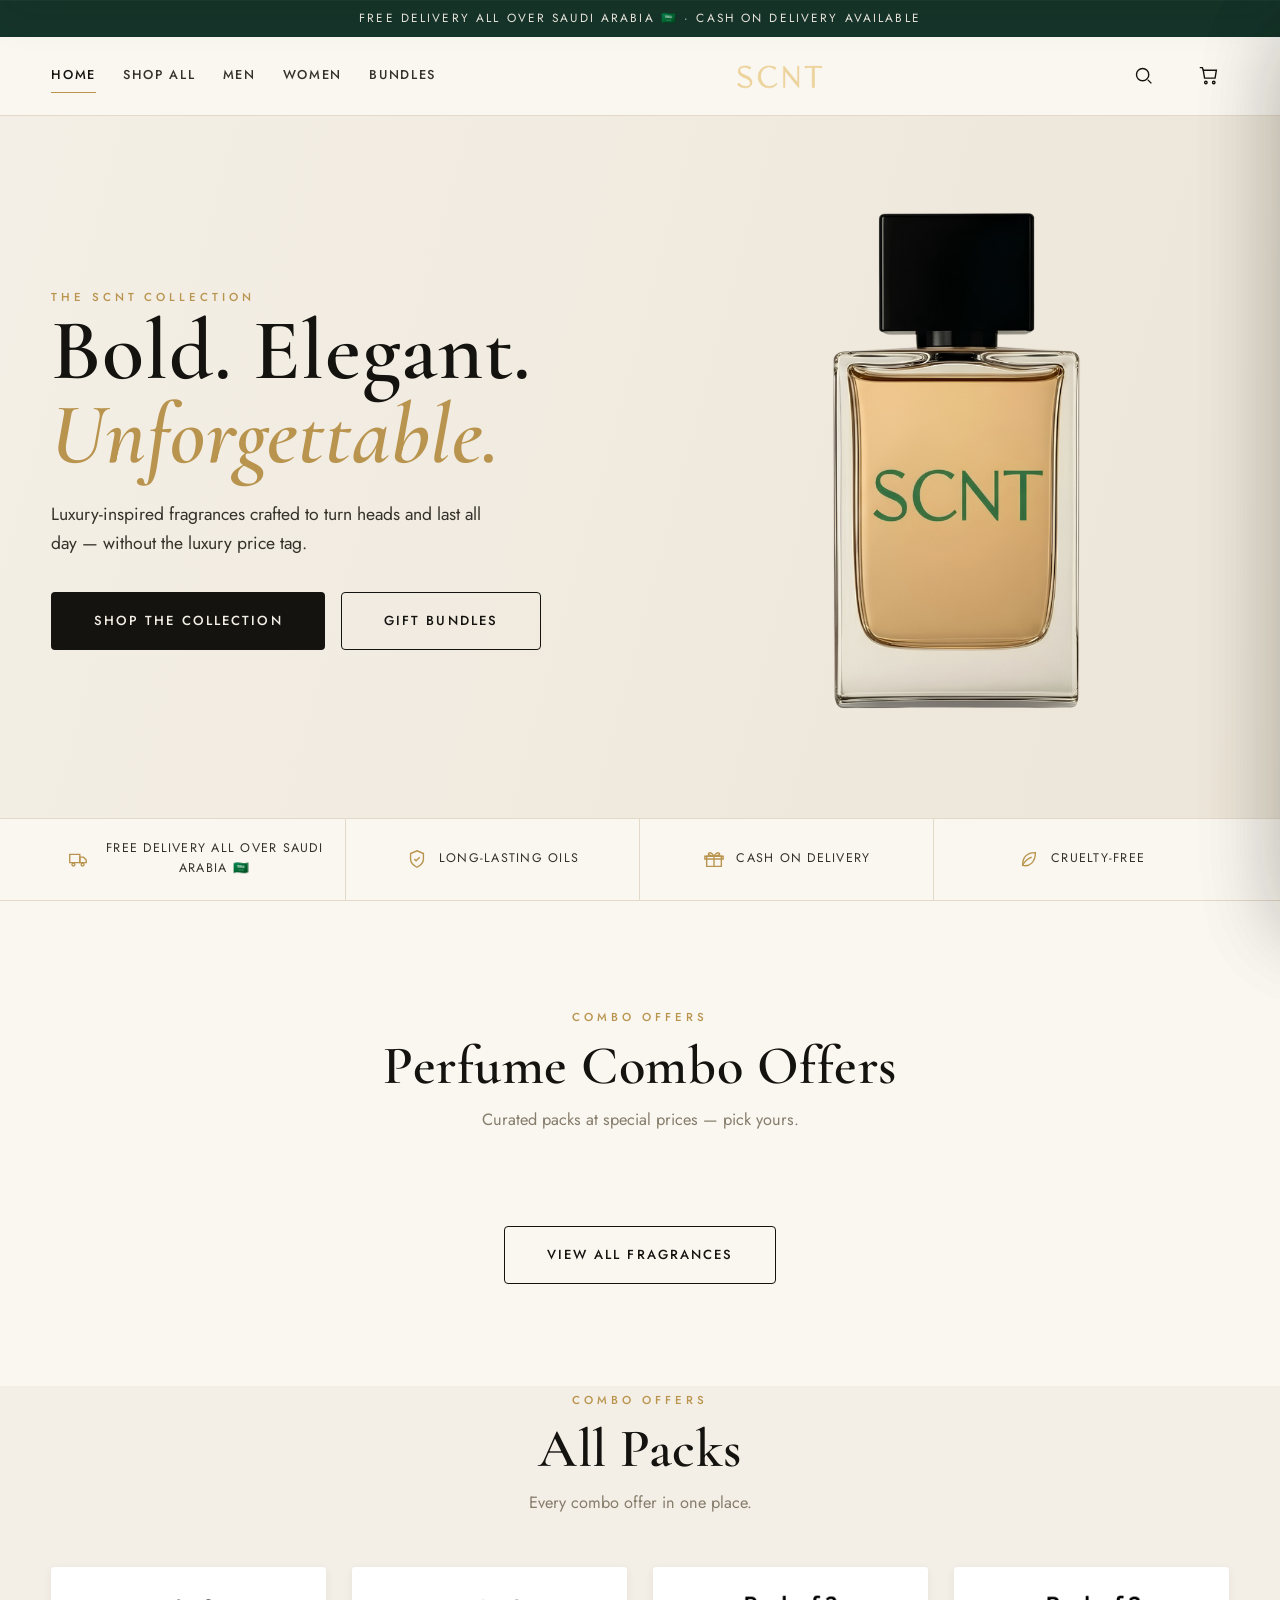
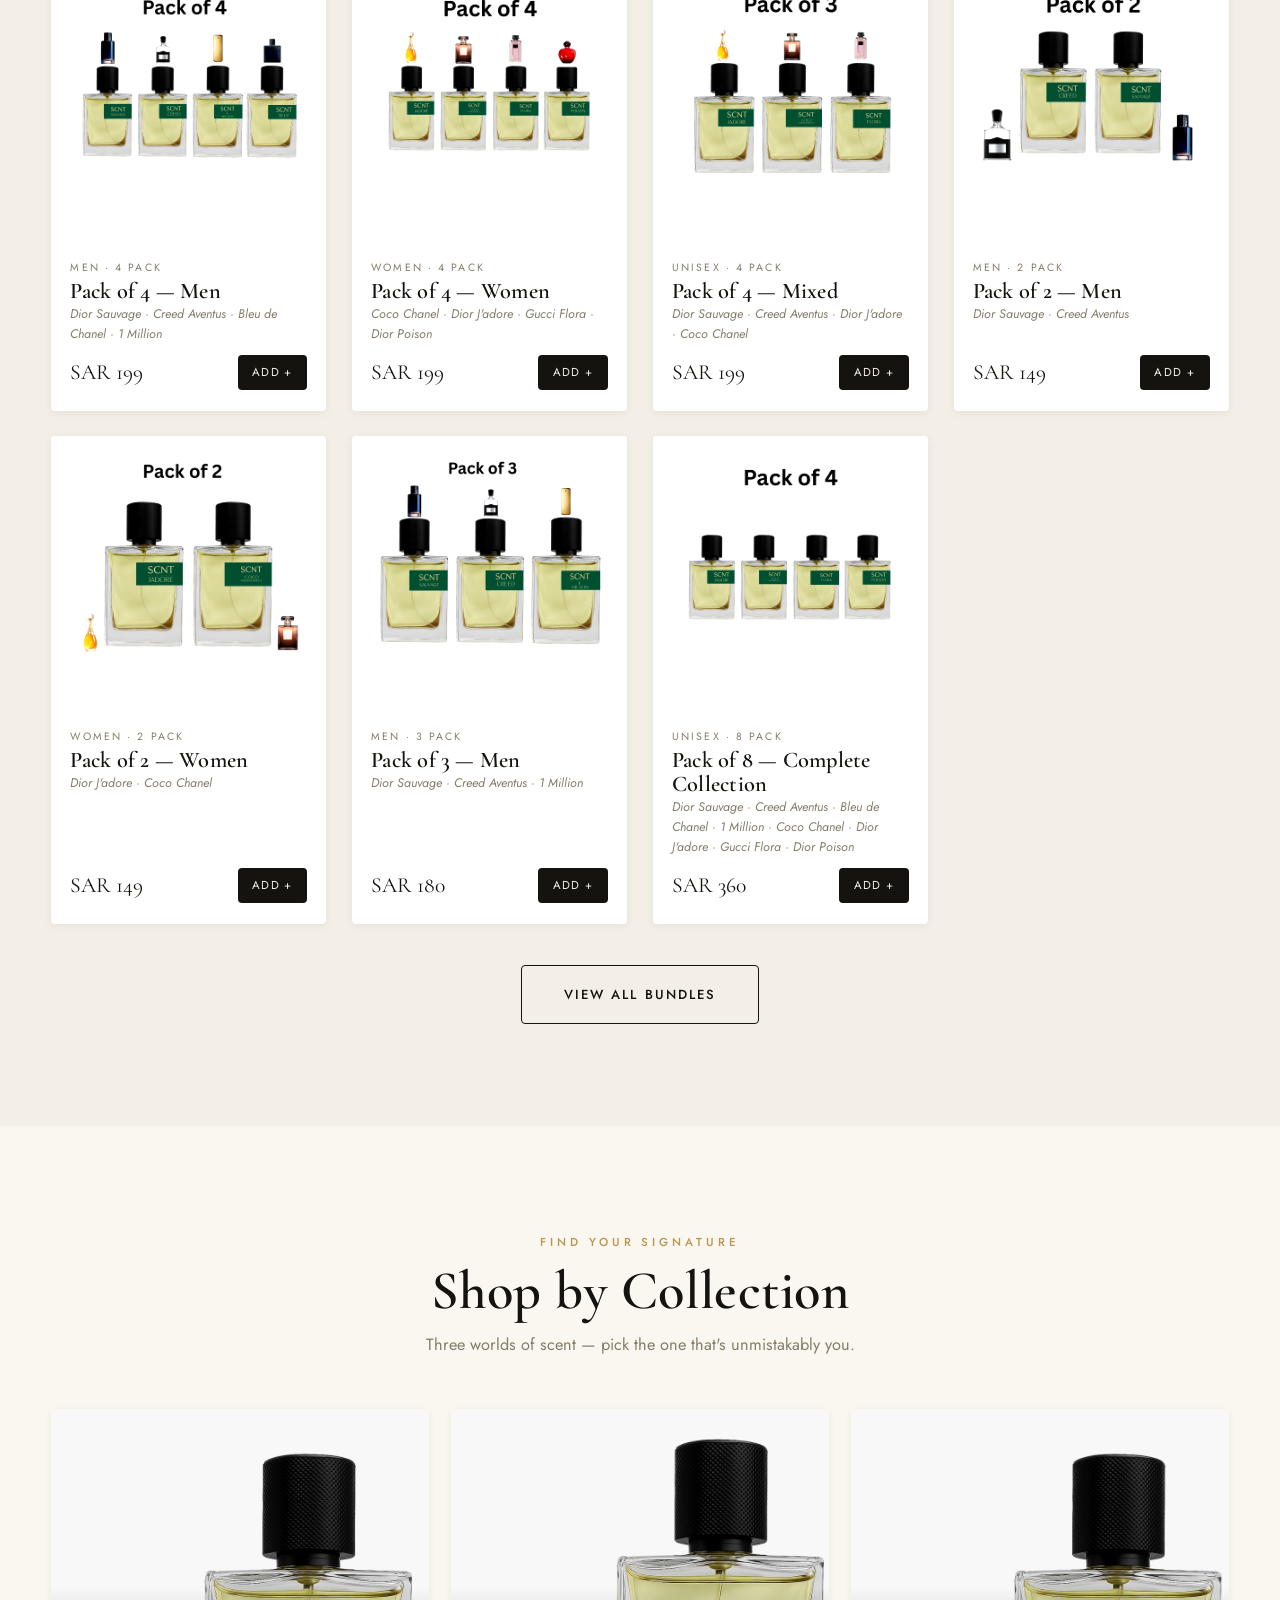
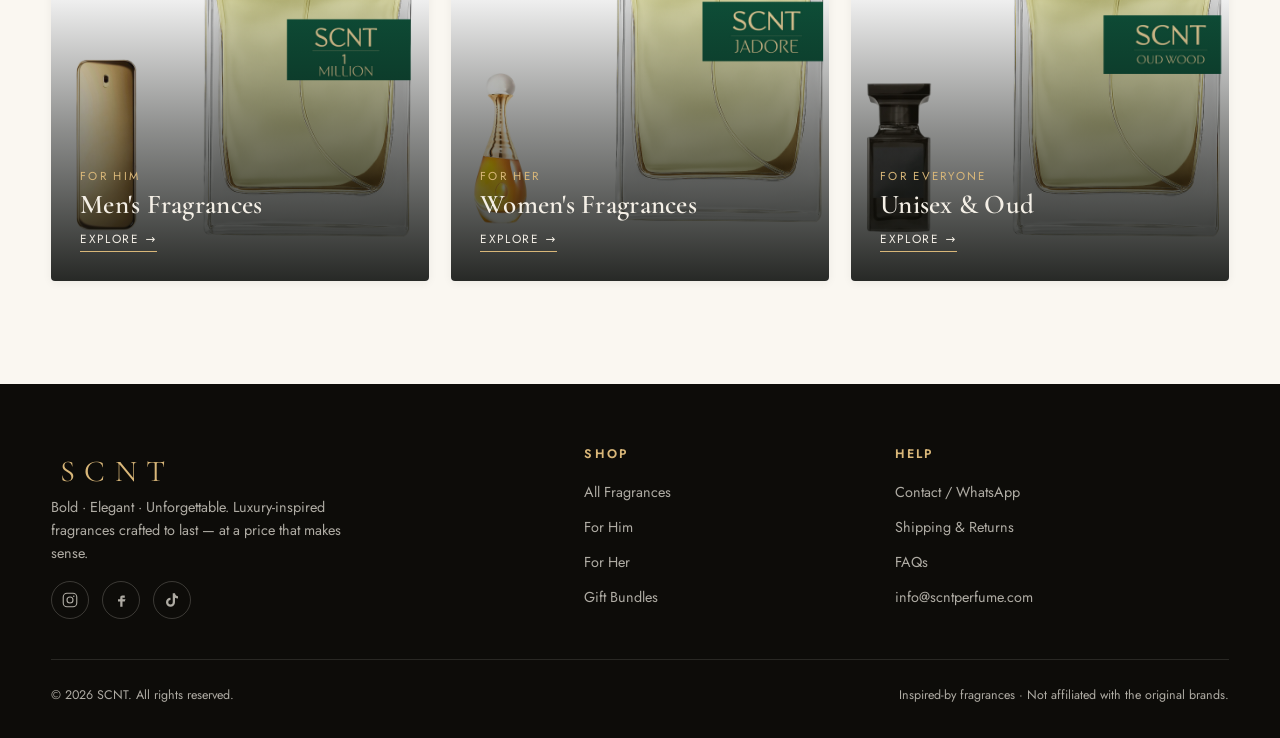
==== index.html @ 09f63e9e "Homepage: combo offers front and center" ====
<!DOCTYPE html>
<html lang="en">
<head>
<meta charset="UTF-8">
<meta name="viewport" content="width=device-width, initial-scale=1.0">
<title>SCNT — Bold. Elegant. Unforgettable. | Luxury-Inspired Perfumes</title>
<meta name="description" content="SCNT — luxury-inspired fragrances for men & women. Long-lasting perfumes at a price that makes sense. Perfume combo packs with free delivery all over Saudi Arabia. Cash on Delivery.">
<link rel="icon" href="logos stuff/fav icon green.png">
<link rel="preconnect" href="https://fonts.googleapis.com">
<link rel="preconnect" href="https://fonts.gstatic.com" crossorigin>
<link href="https://fonts.googleapis.com/css2?family=Cormorant+Garamond:ital,wght@0,500;0,600;0,700;1,500;1,600&family=Jost:wght@300;400;500;600&display=swap" rel="stylesheet">
<link rel="stylesheet" href="css/styles.css">
</head>
<body>
<div id="site-header"></div>

<!-- HERO -->
<section class="hero">
  <div class="wrap hero-grid">
    <div class="hero-copy">
      <span class="eyebrow">The SCNT Collection</span>
      <h1>Bold. Elegant.<br><span class="gold">Unforgettable.</span></h1>
      <p>Luxury-inspired fragrances crafted to turn heads and last all day — without the luxury price tag.</p>
      <div class="hero-cta">
        <a href="shop.html" class="btn btn-dark btn-lg">Shop the Collection</a>
        <a href="shop.html?cat=packs" class="btn btn-outline btn-lg">Gift Bundles</a>
      </div>
    </div>
    <div class="hero-media">
      <img id="heroImg" src="logos stuff/Snct hero page image finl.png" alt="SCNT signature fragrance">
    </div>
  </div>
</section>

<!-- TRUST -->
<div class="trust">
  <div class="wrap trust-grid" id="trustGrid"></div>
</div>

<!-- BESTSELLERS -->
<section class="section">
  <div class="wrap">
    <div class="section-head reveal">
      <span class="eyebrow">Combo Offers</span>
      <h2>Perfume Combo Offers</h2>
      <p>Curated packs at special prices — pick yours.</p>
    </div>
    <div class="product-grid" id="bestGrid"></div>
    <div style="text-align:center;margin-top:2.6rem"><a href="shop.html" class="btn btn-outline btn-lg">View All Fragrances</a></div>
  </div>
</section>

<!-- BUNDLES -->
<section class="bundles section" style="padding-top:0">
  <div class="wrap">
    <div class="section-head reveal">
      <span class="eyebrow">Combo Offers</span>
      <h2>All Packs</h2>
      <p>Every combo offer in one place.</p>
    </div>
    <div class="product-grid" id="packGrid"></div>
    <div style="text-align:center;margin-top:2.6rem"><a href="shop.html?cat=packs" class="btn btn-outline btn-lg">View All Bundles</a></div>
  </div>
</section>

<!-- CATEGORIES -->
<section class="section">
  <div class="wrap">
    <div class="section-head reveal">
      <span class="eyebrow">Find Your Signature</span>
      <h2>Shop by Collection</h2>
      <p>Three worlds of scent — pick the one that's unmistakably you.</p>
    </div>
    <div class="cats">
      <a class="cat reveal" href="shop.html?g=Men">
        <img class="cat-bg" src="Images/1MILLION/1millon.png" alt="Men's fragrances">
        <div class="cat-body"><span>For Him</span><h3>Men's Fragrances</h3><span class="explore">Explore →</span></div>
      </a>
      <a class="cat reveal" href="shop.html?g=Women">
        <img class="cat-bg" src="Images/JADORE/jorde1.png" alt="Women's fragrances">
        <div class="cat-body"><span>For Her</span><h3>Women's Fragrances</h3><span class="explore">Explore →</span></div>
      </a>
      <a class="cat reveal" href="shop.html?g=Unisex">
        <img class="cat-bg" src="Images/OUD WOOD/Oud1.png" alt="Unisex fragrances">
        <div class="cat-body"><span>For Everyone</span><h3>Unisex &amp; Oud</h3><span class="explore">Explore →</span></div>
      </a>
    </div>
  </div>
</section>

<div id="site-footer"></div>

<script src="js/data.js"></script>
<script src="js/app.js"></script>
<script>
  buildChrome("home");
  // Trust strip
  document.getElementById("trustGrid").innerHTML = [
    [IC.truck, "Free Delivery All Over Saudi Arabia 🇸🇦"],
    [IC.shield, "Long-Lasting Oils"],
    [IC.gift, "Cash on Delivery"],
    [IC.leaf, "Cruelty-Free"]
  ].map(([i,t]) => `<div class="trust-item">${i}<span>${t}</span></div>`).join("");

  // Grids
  renderGrid(document.getElementById("bestGrid"), []);
  renderGrid(document.getElementById("packGrid"), PACKS);
  observeReveals();
</script>
</body>
</html>
---- css/styles.css ----
/* ============================================================
   SCNT — Premium fragrance store
   Design system + components
   ============================================================ */

:root {
  /* Brand palette (from logo + cover) */
  --cream:      #f4efe6;
  --cream-2:    #ece5d8;
  --paper:      #faf7f1;
  --ink:        #14130f;
  --ink-soft:   #35322b;
  --green:      #16352a;   /* label green */
  --green-2:    #1e4636;
  --gold:       #d9b779;   /* logo gold */
  --gold-deep:  #b9944e;
  --line:       #e2d9c8;
  --muted:      #857c6b;
  --white:      #ffffff;
  --danger:     #a4442f;

  --shadow-sm: 0 2px 10px rgba(20,19,15,.06);
  --shadow-md: 0 14px 40px rgba(20,19,15,.10);
  --shadow-lg: 0 30px 80px rgba(20,19,15,.16);

  --serif: "Cormorant Garamond", "Playfair Display", Georgia, serif;
  --sans:  "Jost", "Poppins", system-ui, -apple-system, "Segoe UI", sans-serif;

  --wrap: 1240px;
  --radius: 4px;
}

/* ---------- Reset / base ---------- */
* { box-sizing: border-box; margin: 0; padding: 0; }
html { scroll-behavior: smooth; }
body {
  font-family: var(--sans);
  color: var(--ink);
  background: var(--paper);
  line-height: 1.6;
  -webkit-font-smoothing: antialiased;
  overflow-x: hidden;
}
img { max-width: 100%; display: block; }
a { color: inherit; text-decoration: none; }
button { font-family: inherit; cursor: pointer; border: none; background: none; }
ul { list-style: none; }

h1, h2, h3, h4 { font-family: var(--serif); font-weight: 600; line-height: 1.08; letter-spacing: .01em; }

.wrap { width: min(var(--wrap), 92%); margin-inline: auto; }
.eyebrow {
  font-family: var(--sans);
  text-transform: uppercase;
  letter-spacing: .34em;
  font-size: .72rem;
  font-weight: 500;
  color: var(--gold-deep);
}
.section { padding: clamp(3.5rem, 8vw, 7rem) 0; }
.section-head { text-align: center; max-width: 640px; margin: 0 auto clamp(2rem,4vw,3.2rem); }
.section-head h2 { font-size: clamp(2.1rem, 5vw, 3.4rem); margin: .5rem 0 .7rem; }
.section-head p { color: var(--muted); font-size: 1.02rem; }

/* ---------- Buttons ---------- */
.btn {
  display: inline-flex; align-items: center; justify-content: center; gap: .55rem;
  padding: .95rem 2rem;
  font-family: var(--sans); font-size: .82rem; font-weight: 500;
  letter-spacing: .16em; text-transform: uppercase;
  border-radius: var(--radius);
  transition: .3s ease;
  border: 1px solid transparent;
}
.btn-dark { background: var(--ink); color: var(--cream); }
.btn-dark:hover { background: var(--green); }
.btn-gold { background: var(--gold); color: var(--ink); }
.btn-gold:hover { background: var(--gold-deep); color: var(--white); }
.btn-outline { border-color: var(--ink); color: var(--ink); background: transparent; }
.btn-outline:hover { background: var(--ink); color: var(--cream); }
.btn-ghost { border-color: var(--line); color: var(--ink-soft); }
.btn-ghost:hover { border-color: var(--ink); }
.btn-block { width: 100%; }
.btn-lg { padding: 1.1rem 2.6rem; }

/* ---------- Announcement bar ---------- */
.topbar {
  background: var(--green); color: var(--cream);
  text-align: center; font-size: .74rem; letter-spacing: .18em;
  text-transform: uppercase; padding: .55rem 1rem;
}
.topbar b { color: var(--gold); font-weight: 600; }

/* ---------- Header ---------- */
.header {
  position: sticky; top: 0; z-index: 100;
  background: rgba(250,247,241,.86);
  backdrop-filter: blur(14px);
  border-bottom: 1px solid var(--line);
}
.nav { display: flex; align-items: center; justify-content: space-between; height: 78px; }
.nav-left, .nav-right { display: flex; align-items: center; gap: 1.6rem; }
.nav-links { display: flex; gap: 1.7rem; }
.nav-links a {
  font-size: .8rem; letter-spacing: .13em; text-transform: uppercase;
  font-weight: 500; color: var(--ink-soft); position: relative; padding: .3rem 0;
}
.nav-links a::after {
  content: ""; position: absolute; left: 0; bottom: -2px; height: 1px; width: 0;
  background: var(--gold-deep); transition: width .3s;
}
.nav-links a:hover::after, .nav-links a.active::after { width: 100%; }
.nav-links a.active { color: var(--ink); }

.brand-logo { text-align: center; }
.brand-logo img { height: 36px; width: auto; }
.brand-word {
  font-family: var(--serif); font-size: 1.9rem; letter-spacing: .3em;
  color: var(--ink); padding-left: .3em;
}

.icon-btn {
  position: relative; display: inline-flex; align-items: center; justify-content: center;
  width: 40px; height: 40px; border-radius: 50%; color: var(--ink);
  transition: background .25s;
}
.icon-btn:hover { background: var(--cream-2); }
.icon-btn svg { width: 21px; height: 21px; }
.cart-count {
  position: absolute; top: 2px; right: 0;
  background: var(--gold); color: var(--ink);
  font-family: var(--sans); font-size: .62rem; font-weight: 700;
  min-width: 17px; height: 17px; border-radius: 9px;
  display: flex; align-items: center; justify-content: center; padding: 0 4px;
}
.hamburger { display: none; }

/* ---------- Hero ---------- */
.hero {
  position: relative;
  background: linear-gradient(105deg, var(--cream) 0%, var(--cream-2) 100%);
  overflow: hidden;
}
.hero-grid {
  display: grid; grid-template-columns: 1.05fr .95fr; align-items: center;
  min-height: min(78vh, 720px); gap: 2rem;
}
.hero-copy { padding: 3rem 0; max-width: 560px; }
.hero-copy .eyebrow { margin-bottom: 1.3rem; }
.hero-copy h1 {
  font-size: clamp(3rem, 7vw, 5.4rem); line-height: .98; margin-bottom: 1.4rem;
}
.hero-copy h1 .gold { color: var(--gold-deep); font-style: italic; }
.hero-copy p { font-size: 1.1rem; color: var(--ink-soft); margin-bottom: 2.2rem; max-width: 440px; }
.hero-cta { display: flex; gap: 1rem; flex-wrap: wrap; }
.hero-media {
  position: relative; align-self: stretch; min-height: 460px;
  margin: 1.6rem 0; border-radius: 18px; overflow: hidden;
  animation: floaty 6s ease-in-out infinite;
}
.hero-media img {
  position: absolute; inset: 0; width: 100%; height: 100%;
  object-fit: cover; object-position: center;
}
.hero-smoke { display: none; }
@keyframes floaty { 0%,100% { transform: translateY(0); } 50% { transform: translateY(-14px); } }

/* Full-width cover banner hero */
.hero-cover { background: var(--cream); text-align: center; padding-bottom: .4rem; }
.cover-img { width: 100%; height: auto; display: block; animation: floaty 6s ease-in-out infinite; }
.hero-cover-cta { display: flex; gap: 1rem; justify-content: center; padding: 1.6rem 0 2.4rem; flex-wrap: wrap; }
@media (max-width: 640px) {
  .hero-cover-cta { padding: 1.1rem 0 1.6rem; }
  .hero-cover-cta .btn { flex: 1; }
}

/* trust strip */
.trust {
  border-top: 1px solid var(--line); border-bottom: 1px solid var(--line);
  background: var(--paper);
}
.trust-grid { display: grid; grid-template-columns: repeat(4,1fr); }
.trust-item {
  display: flex; align-items: center; justify-content: center; gap: .7rem;
  padding: 1.3rem 1rem; text-align: center; border-right: 1px solid var(--line);
  font-size: .78rem; letter-spacing: .1em; text-transform: uppercase; color: var(--ink-soft);
}
.trust-item:last-child { border-right: none; }
.trust-item svg { width: 22px; height: 22px; color: var(--gold-deep); flex: none; }

/* ---------- Category / collection tiles ---------- */
.cats { display: grid; grid-template-columns: repeat(3,1fr); gap: 1.4rem; }
.cat {
  position: relative; border-radius: var(--radius); overflow: hidden;
  aspect-ratio: 4/5; display: flex; align-items: flex-end;
  background: #fff; box-shadow: var(--shadow-sm);
  isolation: isolate; transition: transform .35s, box-shadow .35s;
}
.cat:hover { transform: translateY(-4px); box-shadow: var(--shadow-md); }
.cat-bg {
  position: absolute; inset: 0; width: 100%; height: 100%;
  object-fit: cover; object-position: center; z-index: 0; transition: transform .7s ease;
}
.cat:hover .cat-bg { transform: scale(1.06); }
.cat::after {
  content: ""; position: absolute; inset: 0; z-index: 1;
  background: linear-gradient(to top, rgba(10,12,9,.88) 0%, rgba(10,12,9,.45) 32%, rgba(10,12,9,0) 62%);
}
.cat-body { position: relative; z-index: 2; padding: 1.8rem; color: var(--cream); width: 100%; }
.cat-body h3 { font-size: 1.7rem; color: var(--cream); margin-top: .15rem; }
.cat-body span { font-size: .72rem; letter-spacing: .2em; text-transform: uppercase; color: var(--gold); }
.cat-body .explore { display: inline-block; margin-top: .7rem; font-size: .74rem; letter-spacing: .14em; text-transform: uppercase; color: var(--cream); border-bottom: 1px solid var(--gold); padding-bottom: 2px; transition: color .25s; }
.cat:hover .cat-body .explore { color: var(--gold); }

/* ---------- Product cards / grid ---------- */
.product-grid {
  display: grid; grid-template-columns: repeat(4, 1fr); gap: 1.6rem;
}
.card {
  background: var(--white); border-radius: var(--radius);
  overflow: hidden; display: flex; flex-direction: column;
  transition: transform .35s, box-shadow .35s;
  position: relative; box-shadow: var(--shadow-sm);
}
.card:hover { transform: translateY(-6px); box-shadow: var(--shadow-md); }
.card-media {
  position: relative; aspect-ratio: 1/1; background: #ffffff;
  overflow: hidden;
}
.card-media img {
  position: absolute; inset: 0; width: 100%; height: 100%; object-fit: contain; padding: 6%;
  filter: saturate(1.18) contrast(1.09);
  transition: opacity .4s ease, transform .6s ease;
}
.card-media img.alt { opacity: 0; }
.card:hover .card-media img.main { opacity: 0; }
.card:hover .card-media img.alt { opacity: 1; transform: scale(1.04); }
.badge {
  position: absolute; z-index: 3; top: 12px; left: 12px;
  font-family: var(--sans); font-size: .62rem; font-weight: 600; letter-spacing: .14em; text-transform: uppercase;
  padding: .32rem .6rem; border-radius: 3px;
}
.badge.best { background: var(--gold); color: var(--ink); }
.badge.lux  { background: var(--green); color: var(--gold); }
.badge.save { background: var(--danger); color: #fff; left: auto; right: 12px; }
.card-quick {
  position: absolute; z-index: 3; left: 12px; right: 12px; bottom: 12px;
  transform: translateY(120%); opacity: 0; transition: .35s ease;
}
.card:hover .card-quick { transform: translateY(0); opacity: 1; }
.card-body { padding: 1.1rem 1.2rem 1.3rem; display: flex; flex-direction: column; flex: 1; }
.card-gender { font-size: .66rem; letter-spacing: .2em; text-transform: uppercase; color: var(--muted); }
.card-title { font-family: var(--serif); font-size: 1.4rem; margin: .15rem 0 .1rem; }
.card-insp { font-size: .78rem; color: var(--muted); font-style: italic; margin-bottom: .6rem; min-height: 1.1em; }
.card-notes { font-size: .74rem; color: var(--ink-soft); letter-spacing: .02em; margin-bottom: .9rem; }
.card-foot { margin-top: auto; display: flex; align-items: center; justify-content: space-between; }
.price { font-family: var(--serif); font-size: 1.35rem; color: var(--ink); }
.price .was { font-family: var(--sans); font-size: .82rem; color: var(--muted); text-decoration: line-through; margin-right: .4rem; }
.stars { color: var(--gold-deep); font-size: .82rem; letter-spacing: .05em; }
.stars small { color: var(--muted); }

.add-mini {
  background: var(--ink); color: var(--cream); border-radius: var(--radius);
  padding: .6rem .9rem; font-size: .72rem; letter-spacing: .12em; text-transform: uppercase;
  transition: background .25s;
}
.add-mini:hover { background: var(--green); }

/* ---------- Featured split / story ---------- */
.story { background: var(--green); color: var(--cream); }
.story-grid { display: grid; grid-template-columns: 1fr 1fr; align-items: center; gap: clamp(2rem,5vw,4.5rem); }
.story-media img { border-radius: var(--radius); box-shadow: var(--shadow-lg); }
.story .eyebrow { color: var(--gold); }
.story h2 { font-size: clamp(2rem,4.5vw,3.2rem); color: var(--cream); margin: .6rem 0 1.2rem; }
.story p { color: rgba(244,239,230,.82); margin-bottom: 1.1rem; max-width: 48ch; }
.story-stats { display: flex; gap: 2.4rem; margin: 1.8rem 0 2rem; }
.story-stats b { font-family: var(--serif); font-size: 2.2rem; color: var(--gold); display: block; }
.story-stats span { font-size: .74rem; letter-spacing: .12em; text-transform: uppercase; color: rgba(244,239,230,.7); }

/* ---------- Bundles band ---------- */
.bundles { background: var(--cream); }

/* ---------- Newsletter ---------- */
.news { background: var(--ink); color: var(--cream); text-align: center; }
.news h2 { color: var(--cream); font-size: clamp(2rem,4.5vw,3rem); }
.news p { color: rgba(244,239,230,.7); margin: .6rem auto 1.8rem; max-width: 46ch; }
.news-form { display: flex; gap: .6rem; max-width: 480px; margin: 0 auto; }
.news-form input {
  flex: 1; padding: 1rem 1.2rem; border: 1px solid rgba(244,239,230,.25);
  background: transparent; color: var(--cream); border-radius: var(--radius); font-family: var(--sans);
}
.news-form input::placeholder { color: rgba(244,239,230,.5); }

/* ---------- Footer ---------- */
.footer { background: #0d0c09; color: rgba(244,239,230,.7); padding: 4rem 0 2rem; }
.footer-grid { display: grid; grid-template-columns: 1.8fr 1fr 1.2fr; gap: 2rem; padding-bottom: 2.5rem; border-bottom: 1px solid rgba(244,239,230,.12); }
.footer h4 { font-family: var(--sans); font-size: .78rem; letter-spacing: .18em; text-transform: uppercase; color: var(--gold); margin-bottom: 1.1rem; }
.footer-brand img { height: 34px; margin-bottom: 1rem; }
.footer-brand p { max-width: 34ch; font-size: .9rem; }
.footer ul li { margin-bottom: .6rem; }
.footer ul a { font-size: .9rem; transition: color .2s; }
.footer ul a:hover { color: var(--gold); }
.footer-socials { display: flex; gap: .8rem; margin-top: 1rem; }
.footer-socials a { width: 38px; height: 38px; border: 1px solid rgba(244,239,230,.2); border-radius: 50%; display: flex; align-items: center; justify-content: center; transition: .25s; }
.footer-socials a:hover { background: var(--gold); color: var(--ink); border-color: var(--gold); }
.footer-socials svg { width: 18px; height: 18px; }
.footer-bottom { display: flex; justify-content: space-between; align-items: center; padding-top: 1.6rem; font-size: .78rem; flex-wrap: wrap; gap: .6rem; }

/* ---------- Cart drawer ---------- */
.overlay {
  position: fixed; inset: 0; background: rgba(13,12,9,.5); backdrop-filter: blur(2px);
  opacity: 0; visibility: hidden; transition: .3s; z-index: 200;
}
.overlay.open { opacity: 1; visibility: visible; }
.drawer {
  position: fixed; top: 0; right: 0; height: 100%; width: min(420px, 100%);
  background: var(--paper); z-index: 201; transform: translateX(100%);
  transition: transform .35s cubic-bezier(.4,0,.2,1); display: flex; flex-direction: column;
  box-shadow: var(--shadow-lg);
}
.drawer.open { transform: translateX(0); }
.drawer-head { display: flex; align-items: center; justify-content: space-between; padding: 1.4rem 1.5rem; border-bottom: 1px solid var(--line); }
.drawer-head h3 { font-size: 1.5rem; }
.drawer-items { flex: 1; overflow-y: auto; padding: 1rem 1.5rem; }
.drawer-empty { text-align: center; color: var(--muted); padding: 4rem 1rem; }
.drawer-empty svg { width: 54px; height: 54px; color: var(--line); margin: 0 auto 1rem; }
.cart-row { display: grid; grid-template-columns: 68px 1fr auto; gap: 1rem; padding: 1rem 0; border-bottom: 1px solid var(--line); }
.cart-row-img { width: 68px; height: 68px; border-radius: var(--radius); background: #fff; overflow: hidden; }
.cart-row-img img { width: 100%; height: 100%; object-fit: contain; padding: 8%; }
.cart-row-info h4 { font-family: var(--serif); font-size: 1.1rem; }
.cart-row-info small { color: var(--muted); font-size: .74rem; }
.qty { display: inline-flex; align-items: center; border: 1px solid var(--line); border-radius: 3px; margin-top: .5rem; }
.qty button { width: 26px; height: 26px; font-size: 1rem; color: var(--ink-soft); }
.qty span { width: 30px; text-align: center; font-size: .85rem; }
.cart-row-end { text-align: right; display: flex; flex-direction: column; justify-content: space-between; }
.cart-row-end .price { font-size: 1.05rem; }
.remove { font-size: .68rem; letter-spacing: .1em; text-transform: uppercase; color: var(--muted); }
.remove:hover { color: var(--danger); }
.drawer-foot { padding: 1.3rem 1.5rem; border-top: 1px solid var(--line); background: var(--white); }
.drawer-line { display: flex; justify-content: space-between; margin-bottom: .5rem; font-size: .92rem; }
.drawer-total { display: flex; justify-content: space-between; align-items: baseline; margin: .5rem 0 1rem; }
.drawer-total b { font-family: var(--serif); font-size: 1.7rem; }
.ship-hint { font-size: .76rem; color: var(--green-2); text-align: center; margin-bottom: 1rem; }
.wa-btn { background: #1faf54; color: #fff; }
.wa-btn:hover { background: #178f44; }
.wa-btn svg { width: 20px; height: 20px; }

/* ---------- Search panel ---------- */
.search-panel {
  position: fixed; top: 0; left: 0; right: 0; z-index: 201;
  background: var(--paper); box-shadow: var(--shadow-md);
  transform: translateY(-100%); transition: transform .35s cubic-bezier(.4,0,.2,1);
  max-height: 80vh; overflow-y: auto;
}
.search-panel.open { transform: translateY(0); }
.search-inner { padding: 1.6rem 0 2rem; }
.search-box { display: flex; align-items: center; gap: .8rem; border-bottom: 2px solid var(--ink); padding: .6rem .2rem; }
.search-box svg { width: 22px; height: 22px; color: var(--muted); flex: none; }
.search-box input { flex: 1; border: none; background: transparent; font-family: var(--serif); font-size: 1.5rem; color: var(--ink); outline: none; }
.search-box input::placeholder { color: var(--muted); }
.search-results { margin-top: 1.2rem; }
.search-hint { color: var(--muted); font-size: .92rem; padding: 1rem .2rem; }
.search-item { display: grid; grid-template-columns: 54px 1fr auto; align-items: center; gap: 1rem; padding: .7rem .4rem; border-radius: var(--radius); transition: background .2s; }
.search-item:hover { background: var(--cream-2); }
.search-thumb { width: 54px; height: 54px; background: #fff; border-radius: var(--radius); overflow: hidden; }
.search-thumb img { width: 100%; height: 100%; object-fit: contain; padding: 8%; }
.search-meta h4 { font-family: var(--serif); font-size: 1.15rem; line-height: 1.1; }
.search-meta span { font-size: .78rem; color: var(--muted); font-style: italic; }
.search-price { font-family: var(--serif); font-size: 1.05rem; }

/* ---------- Info pages (FAQ / Shipping) ---------- */
.info { max-width: 760px; margin: 0 auto; }
.info-lead { color: var(--ink-soft); font-size: 1.05rem; margin-bottom: 2rem; }
.info h3 { font-size: 1.6rem; margin: 2.2rem 0 .8rem; }
.info p { color: var(--ink-soft); margin-bottom: 1rem; }
.info ul.info-list { margin: 0 0 1.2rem 1.1rem; list-style: disc; }
.info ul.info-list li { margin-bottom: .5rem; color: var(--ink-soft); }
.faq-item { border-bottom: 1px solid var(--line); }
.faq-item summary {
  list-style: none; cursor: pointer; padding: 1.3rem .2rem; display: flex;
  justify-content: space-between; align-items: center; gap: 1rem;
  font-family: var(--serif); font-size: 1.3rem; color: var(--ink);
}
.faq-item summary::-webkit-details-marker { display: none; }
.faq-item summary::after { content: "+"; font-family: var(--sans); font-size: 1.5rem; color: var(--gold-deep); transition: transform .25s; flex: none; }
.faq-item[open] summary::after { transform: rotate(45deg); }
.faq-item .faq-body { padding: 0 .2rem 1.4rem; color: var(--ink-soft); max-width: 62ch; }
.info-cta { margin-top: 2.5rem; padding: 1.8rem; background: var(--cream); border-radius: var(--radius); text-align: center; }
.info-cta h3 { margin: 0 0 .5rem; }
.info-cta p { margin-bottom: 1.2rem; }

/* ---------- Toast ---------- */
.toast {
  position: fixed; bottom: 26px; left: 50%; transform: translateX(-50%) translateY(120%);
  background: var(--ink); color: var(--cream); padding: .9rem 1.5rem; border-radius: var(--radius);
  font-size: .85rem; letter-spacing: .04em; z-index: 300; box-shadow: var(--shadow-md);
  transition: transform .4s cubic-bezier(.2,.8,.2,1); display: flex; align-items: center; gap: .6rem;
}
.toast.show { transform: translateX(-50%) translateY(0); }
.toast svg { width: 18px; height: 18px; color: var(--gold); }

/* ---------- Shop page ---------- */
.page-head { background: linear-gradient(105deg, var(--cream), var(--cream-2)); text-align: center; padding: clamp(2.5rem,6vw,4.5rem) 0; }
.page-head h1 { font-size: clamp(2.4rem,6vw,4rem); }
.page-head p { color: var(--muted); margin-top: .5rem; }
.breadcrumb { font-size: .74rem; letter-spacing: .1em; text-transform: uppercase; color: var(--muted); margin-bottom: 1rem; }
.breadcrumb a:hover { color: var(--ink); }

.shop-toolbar { display: flex; align-items: center; justify-content: space-between; gap: 1rem; flex-wrap: wrap; margin-bottom: 2rem; }
.filters { display: flex; gap: .5rem; flex-wrap: wrap; }
.chip {
  padding: .55rem 1.1rem; border: 1px solid var(--line); border-radius: 40px;
  font-size: .76rem; letter-spacing: .1em; text-transform: uppercase; color: var(--ink-soft);
  transition: .25s;
}
.chip:hover { border-color: var(--ink); }
.chip.active { background: var(--ink); color: var(--cream); border-color: var(--ink); }
.sort-select { padding: .55rem 1rem; border: 1px solid var(--line); border-radius: 40px; font-family: var(--sans); font-size: .78rem; color: var(--ink-soft); background: var(--paper); }
.result-count { font-size: .8rem; color: var(--muted); }

/* ---------- Product detail ---------- */
.pdp { display: grid; grid-template-columns: 1fr 1fr; gap: clamp(2rem,5vw,4rem); align-items: start; }
.gallery-main { aspect-ratio: 1/1; background: #ffffff; border-radius: var(--radius); overflow: hidden; box-shadow: var(--shadow-sm); }
.gallery-main img { width: 100%; height: 100%; object-fit: contain; padding: 6%; filter: saturate(1.18) contrast(1.09); }
.gallery-thumbs { display: flex; gap: .7rem; margin-top: .8rem; }
.gallery-thumbs button { flex: 1; aspect-ratio: 1/1; background: #fff; border-radius: var(--radius); overflow: hidden; transition: .25s; opacity: .55; }
.gallery-thumbs button.active { opacity: 1; }
.gallery-thumbs img { width: 100%; height: 100%; object-fit: contain; padding: 10%; }
.pdp-info .eyebrow { color: var(--muted); }
.pdp-info h1 { font-size: clamp(2.4rem,5vw,3.6rem); margin: .3rem 0 .4rem; }
.pdp-insp { font-style: italic; color: var(--gold-deep); font-size: 1.05rem; margin-bottom: 1rem; }
.pdp-price { font-family: var(--serif); font-size: 2rem; margin: 1rem 0; }
.pdp-desc { color: var(--ink-soft); margin-bottom: 1.6rem; max-width: 52ch; }
.notes-block { border-top: 1px solid var(--line); border-bottom: 1px solid var(--line); padding: 1.3rem 0; margin-bottom: 1.6rem; }
.notes-block h4 { font-family: var(--sans); font-size: .74rem; letter-spacing: .18em; text-transform: uppercase; color: var(--muted); margin-bottom: .8rem; }
.notes-pills { display: flex; gap: .5rem; flex-wrap: wrap; }
.note-pill { padding: .45rem .95rem; background: var(--cream-2); border-radius: 40px; font-size: .8rem; }
.pdp-buy { display: flex; gap: .8rem; align-items: stretch; margin-bottom: 1.4rem; }
.pdp-buy .qty { margin: 0; }
.pdp-buy .qty button { width: 42px; height: 100%; }
.pdp-buy .qty span { width: 40px; }
.pdp-meta { font-size: .82rem; color: var(--muted); display: flex; flex-direction: column; gap: .5rem; }
.pdp-meta div { display: flex; align-items: center; gap: .5rem; }
.pdp-meta svg { width: 17px; height: 17px; color: var(--green-2); }

/* ---------- Loading spinner (unused fallback) ---------- */
.spin { text-align:center; padding:4rem; color:var(--muted); }

/* ---------- Reveal on scroll ---------- */
.reveal { opacity: 0; transform: translateY(26px); transition: opacity .7s ease, transform .7s ease; }
.reveal.in { opacity: 1; transform: none; }

/* ---------- Responsive ---------- */
@media (max-width: 1024px) {
  .product-grid { grid-template-columns: repeat(3,1fr); }
  .footer-grid { grid-template-columns: 1fr 1fr; }
}
@media (max-width: 860px) {
  .hero-grid { grid-template-columns: 1fr; text-align: center; min-height: auto; }
  .hero-copy { margin: 0 auto; padding-top: 2.5rem; }
  .hero-cta { justify-content: center; }
  .hero-media { order: -1; min-height: 360px; }
  .story-grid { grid-template-columns: 1fr; }
  .story-media { order: -1; }
  .pdp { grid-template-columns: 1fr; }
  .cats { grid-template-columns: 1fr; }
  .trust-grid { grid-template-columns: 1fr 1fr; }
  .trust-item:nth-child(2) { border-right: none; }
  .nav-links { display: none; }
  .hamburger { display: inline-flex; }
}
@media (max-width: 640px) {
  .product-grid { grid-template-columns: repeat(2,1fr); gap: 1rem; }
  .card-quick { display: none; }
  .card-title { font-size: 1.2rem; }
  .news-form { flex-direction: column; }
  .footer-grid { grid-template-columns: 1fr; }
  .story-stats { gap: 1.4rem; }
  .trust-grid { grid-template-columns: 1fr; }
  .trust-item { border-right: none; }
}

/* mobile nav panel */
.mobile-nav {
  position: fixed; inset: 0 0 0 auto; width: min(300px,82%); background: var(--paper);
  z-index: 201; transform: translateX(100%); transition: transform .35s; padding: 2rem;
  box-shadow: var(--shadow-lg); display: flex; flex-direction: column; gap: .3rem;
}
.mobile-nav.open { transform: translateX(0); }
.mobile-nav a { padding: .9rem 0; border-bottom: 1px solid var(--line); font-size: .9rem; letter-spacing: .12em; text-transform: uppercase; }
.mobile-nav .close-x { align-self: flex-end; font-size: 1.6rem; margin-bottom: 1rem; }
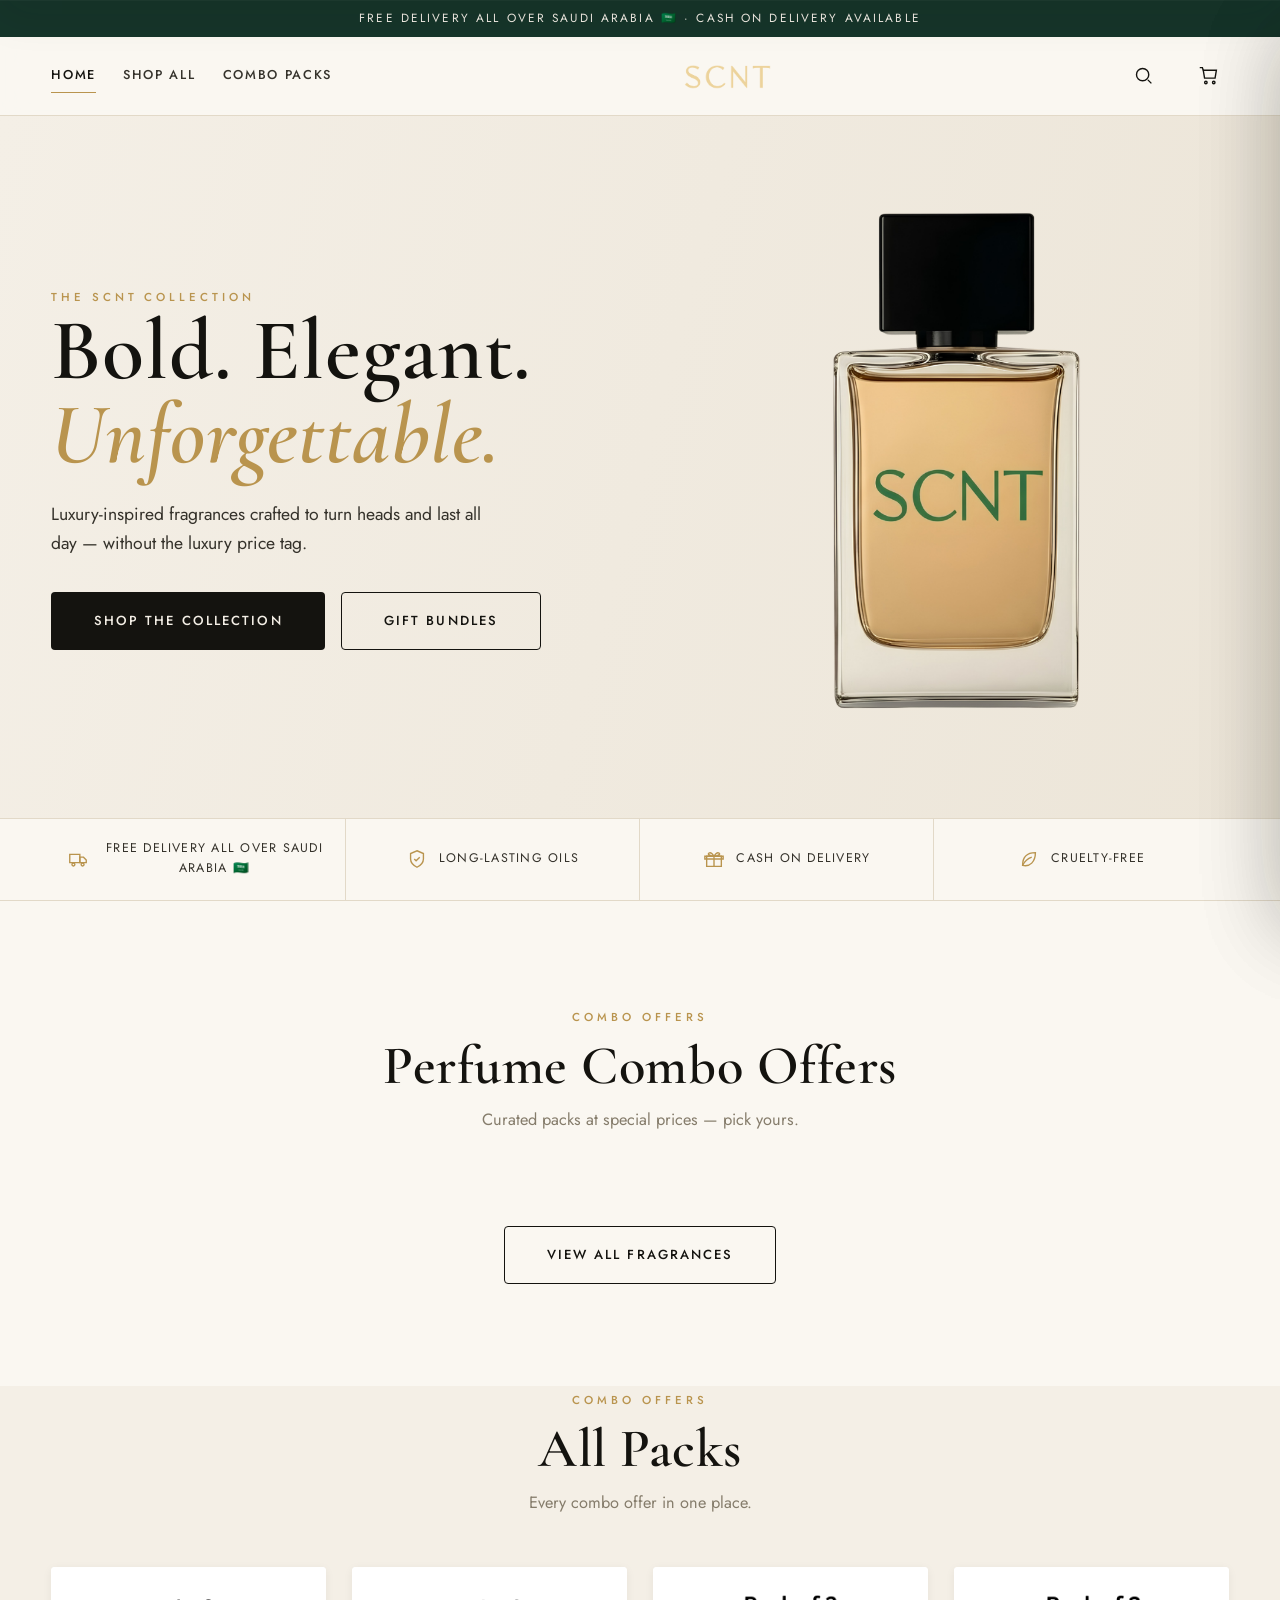
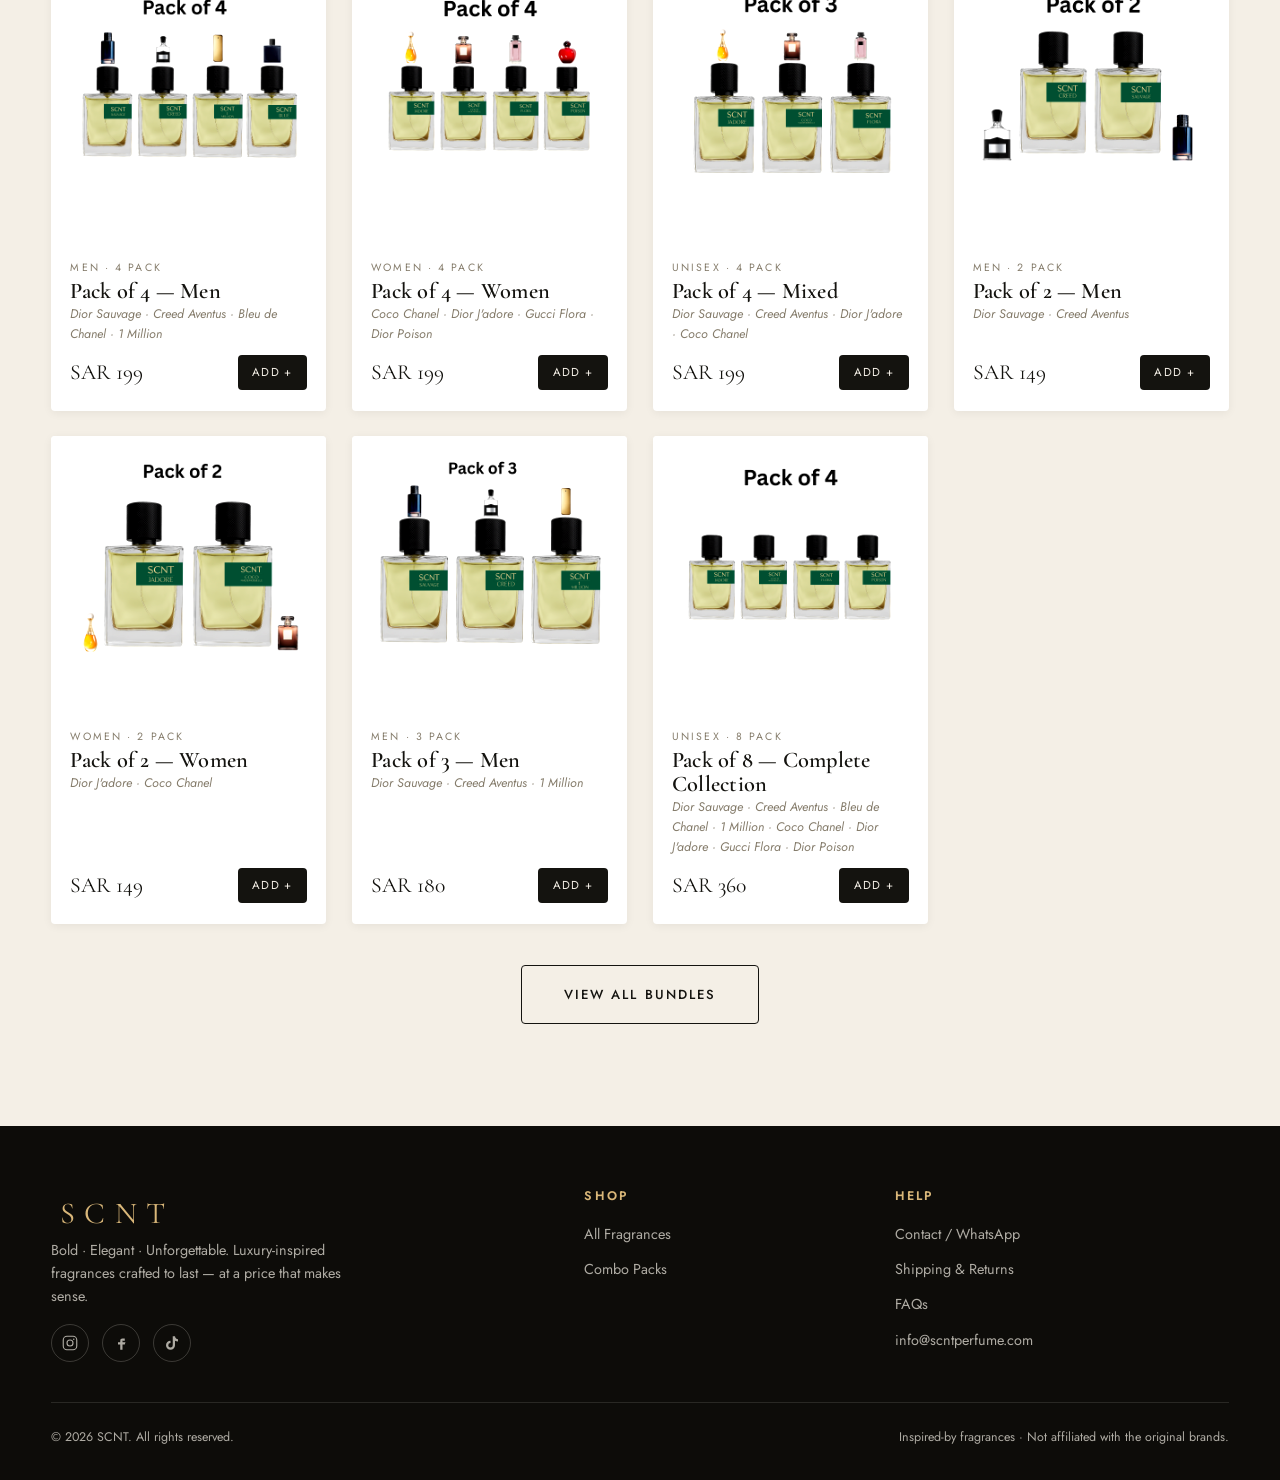
==== commit b2f3fc87: "Homepage: combos only, remove category sections" ====
--- a/index.html
+++ b/index.html
@@ -63,31 +63,6 @@
   </div>
 </section>
 
-<!-- CATEGORIES -->
-<section class="section">
-  <div class="wrap">
-    <div class="section-head reveal">
-      <span class="eyebrow">Find Your Signature</span>
-      <h2>Shop by Collection</h2>
-      <p>Three worlds of scent — pick the one that's unmistakably you.</p>
-    </div>
-    <div class="cats">
-      <a class="cat reveal" href="shop.html?g=Men">
-        <img class="cat-bg" src="Images/1MILLION/1millon.png" alt="Men's fragrances">
-        <div class="cat-body"><span>For Him</span><h3>Men's Fragrances</h3><span class="explore">Explore →</span></div>
-      </a>
-      <a class="cat reveal" href="shop.html?g=Women">
-        <img class="cat-bg" src="Images/JADORE/jorde1.png" alt="Women's fragrances">
-        <div class="cat-body"><span>For Her</span><h3>Women's Fragrances</h3><span class="explore">Explore →</span></div>
-      </a>
-      <a class="cat reveal" href="shop.html?g=Unisex">
-        <img class="cat-bg" src="Images/OUD WOOD/Oud1.png" alt="Unisex fragrances">
-        <div class="cat-body"><span>For Everyone</span><h3>Unisex &amp; Oud</h3><span class="explore">Explore →</span></div>
-      </a>
-    </div>
-  </div>
-</section>
-
 <div id="site-footer"></div>
 
 <script src="js/data.js"></script>
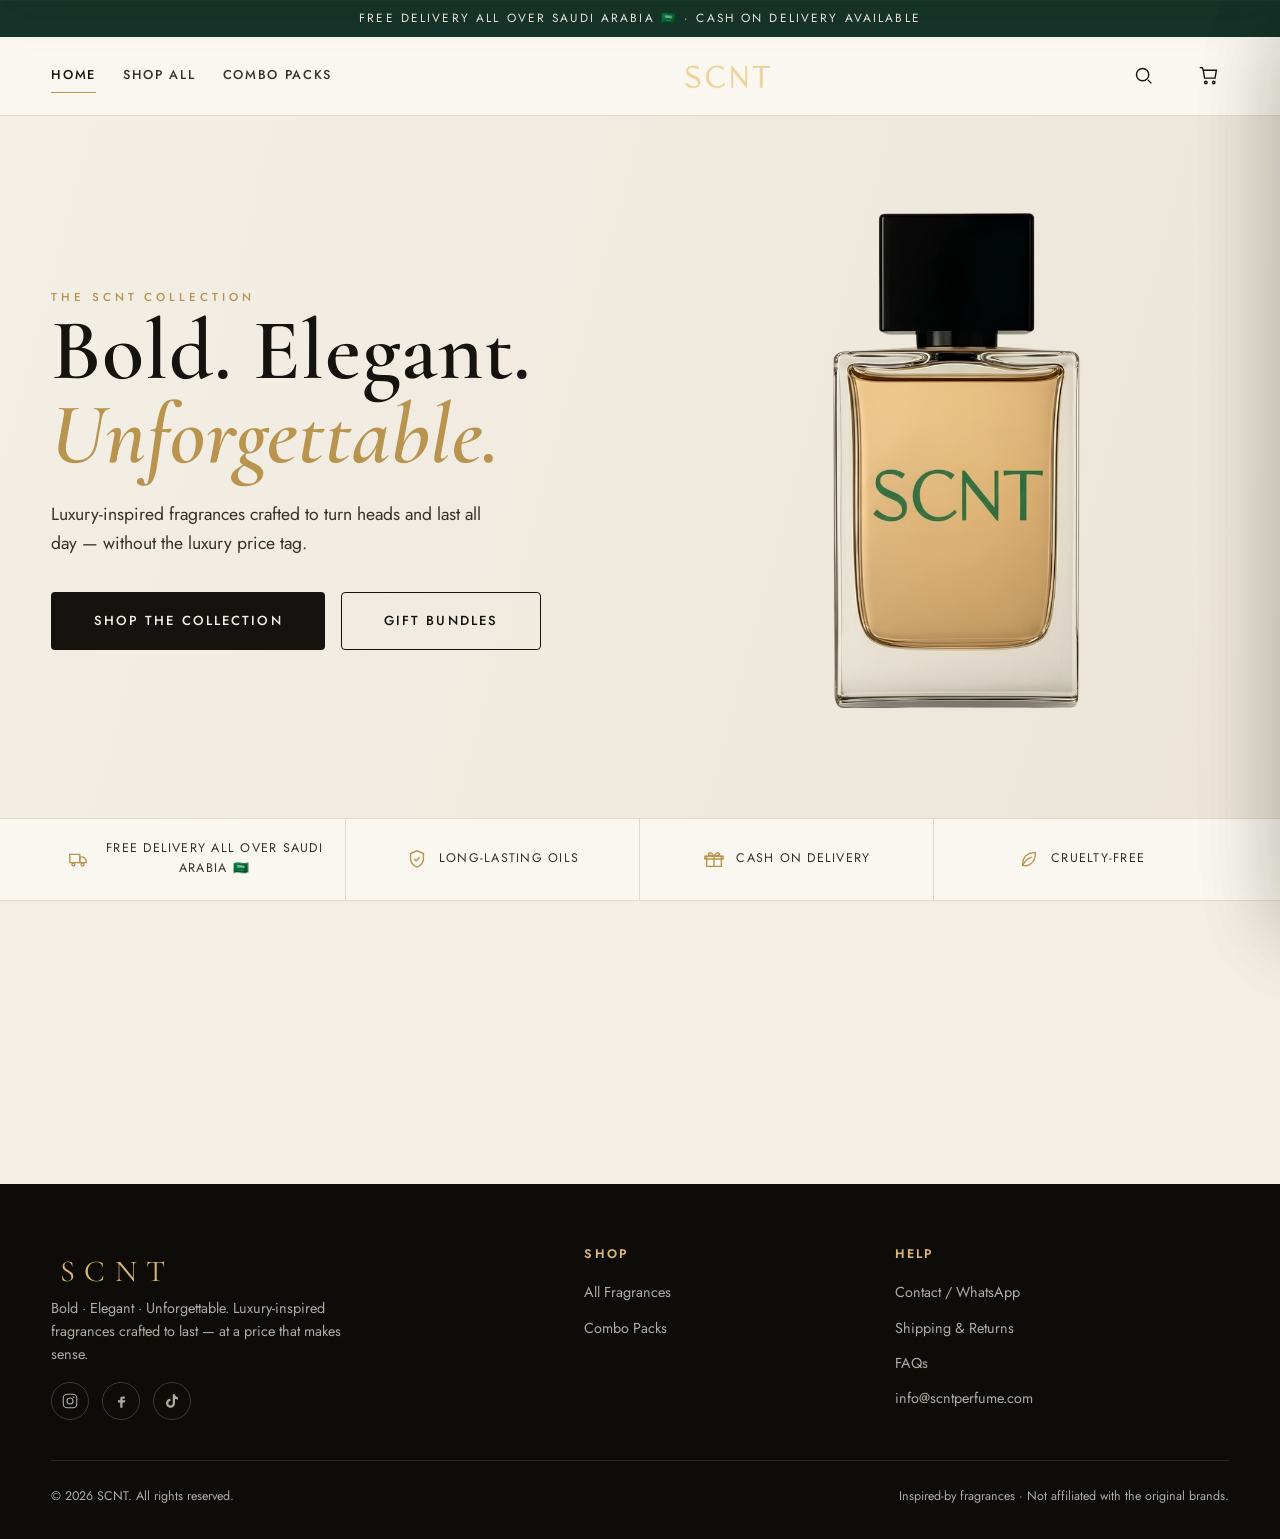
==== commit a16a617c: "Homepage: single combo offers section" ====
--- a/index.html
+++ b/index.html
@@ -37,19 +37,6 @@
   <div class="wrap trust-grid" id="trustGrid"></div>
 </div>
 
-<!-- BESTSELLERS -->
-<section class="section">
-  <div class="wrap">
-    <div class="section-head reveal">
-      <span class="eyebrow">Combo Offers</span>
-      <h2>Perfume Combo Offers</h2>
-      <p>Curated packs at special prices — pick yours.</p>
-    </div>
-    <div class="product-grid" id="bestGrid"></div>
-    <div style="text-align:center;margin-top:2.6rem"><a href="shop.html" class="btn btn-outline btn-lg">View All Fragrances</a></div>
-  </div>
-</section>
-
 <!-- BUNDLES -->
 <section class="bundles section" style="padding-top:0">
   <div class="wrap">
@@ -59,7 +46,6 @@
       <p>Every combo offer in one place.</p>
     </div>
     <div class="product-grid" id="packGrid"></div>
-    <div style="text-align:center;margin-top:2.6rem"><a href="shop.html?cat=packs" class="btn btn-outline btn-lg">View All Bundles</a></div>
   </div>
 </section>
 
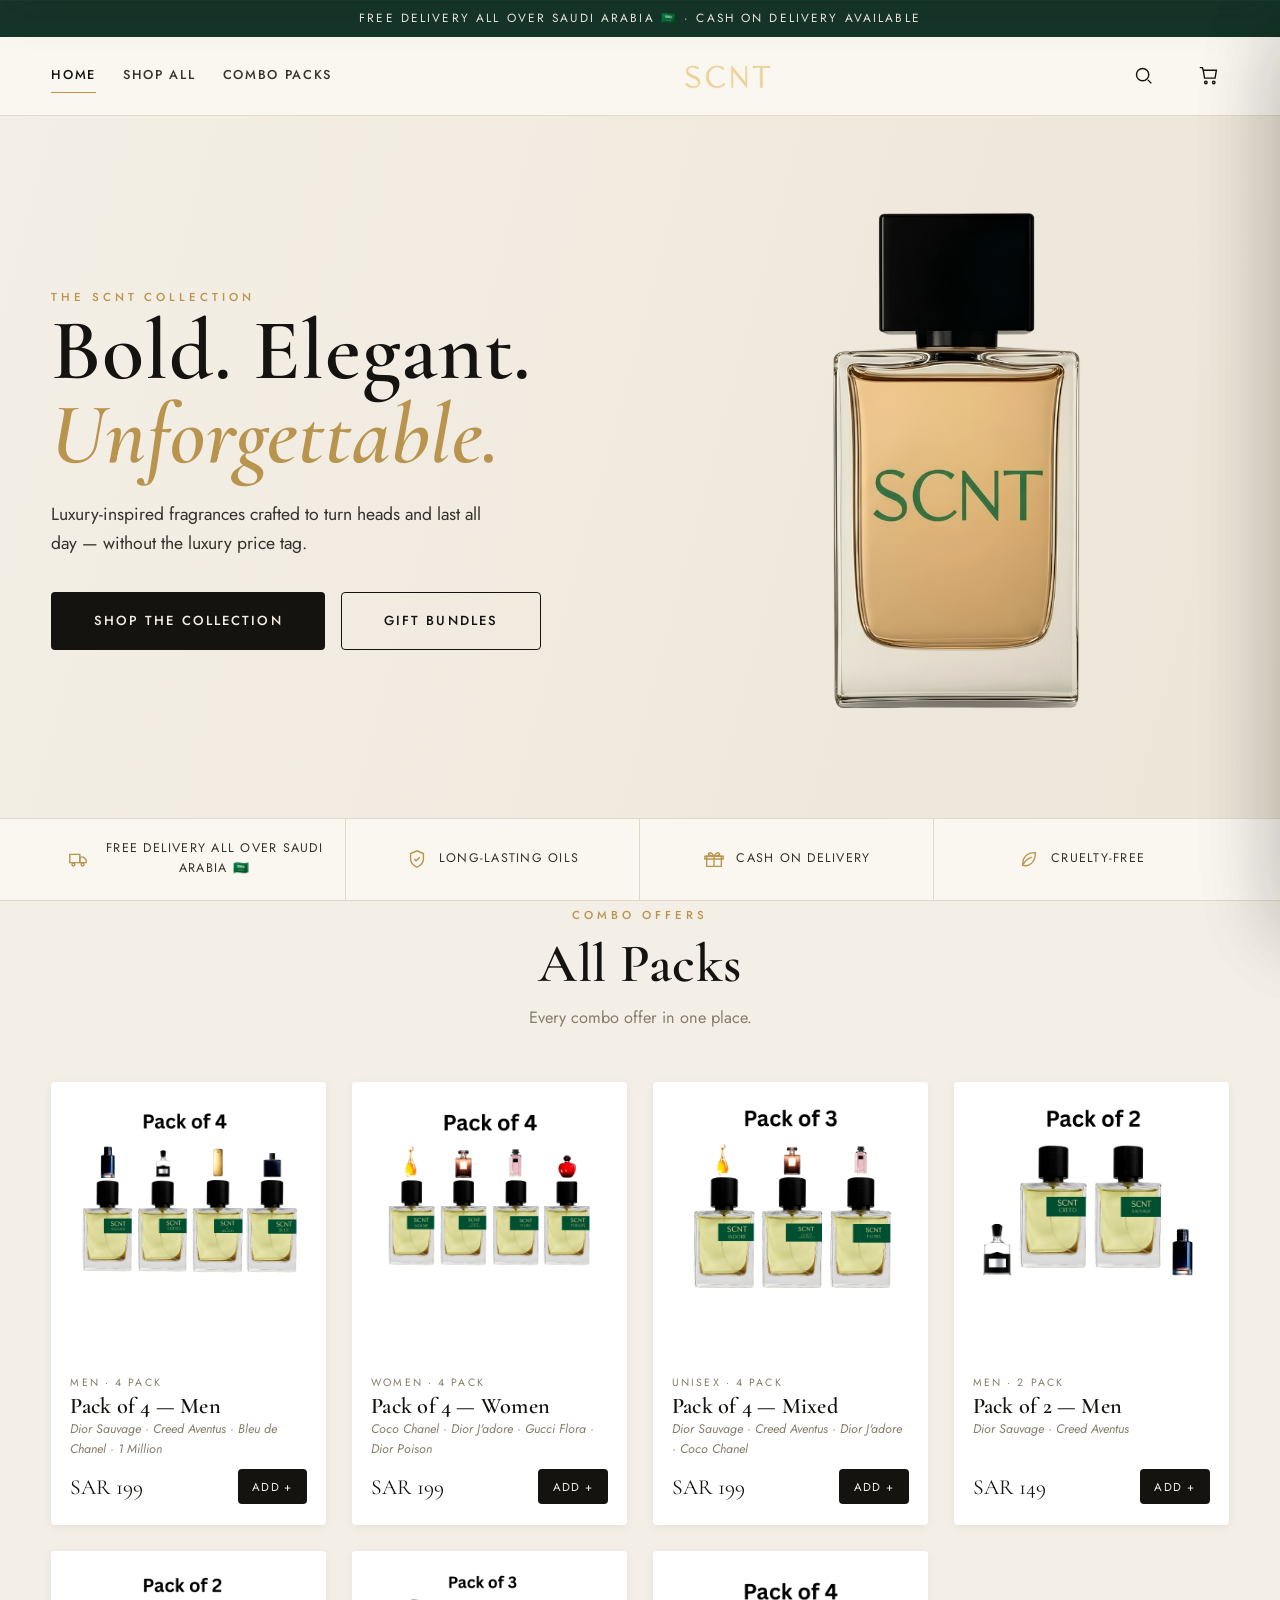
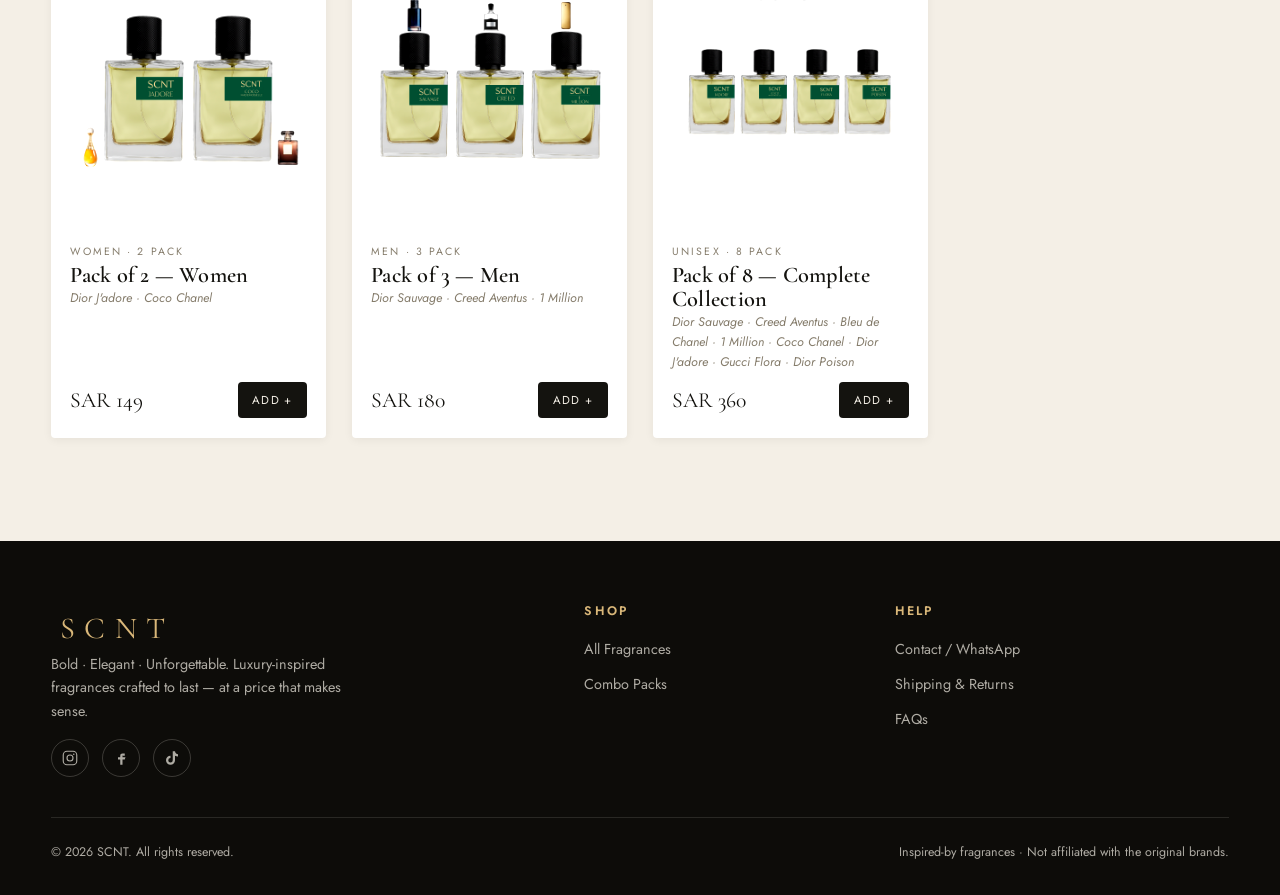
==== commit e0d934a4: "Fix: remove reference to deleted bestGrid (broke packs render)" ====
--- a/index.html
+++ b/index.html
@@ -64,7 +64,6 @@
   ].map(([i,t]) => `<div class="trust-item">${i}<span>${t}</span></div>`).join("");
 
   // Grids
-  renderGrid(document.getElementById("bestGrid"), []);
   renderGrid(document.getElementById("packGrid"), PACKS);
   observeReveals();
 </script>
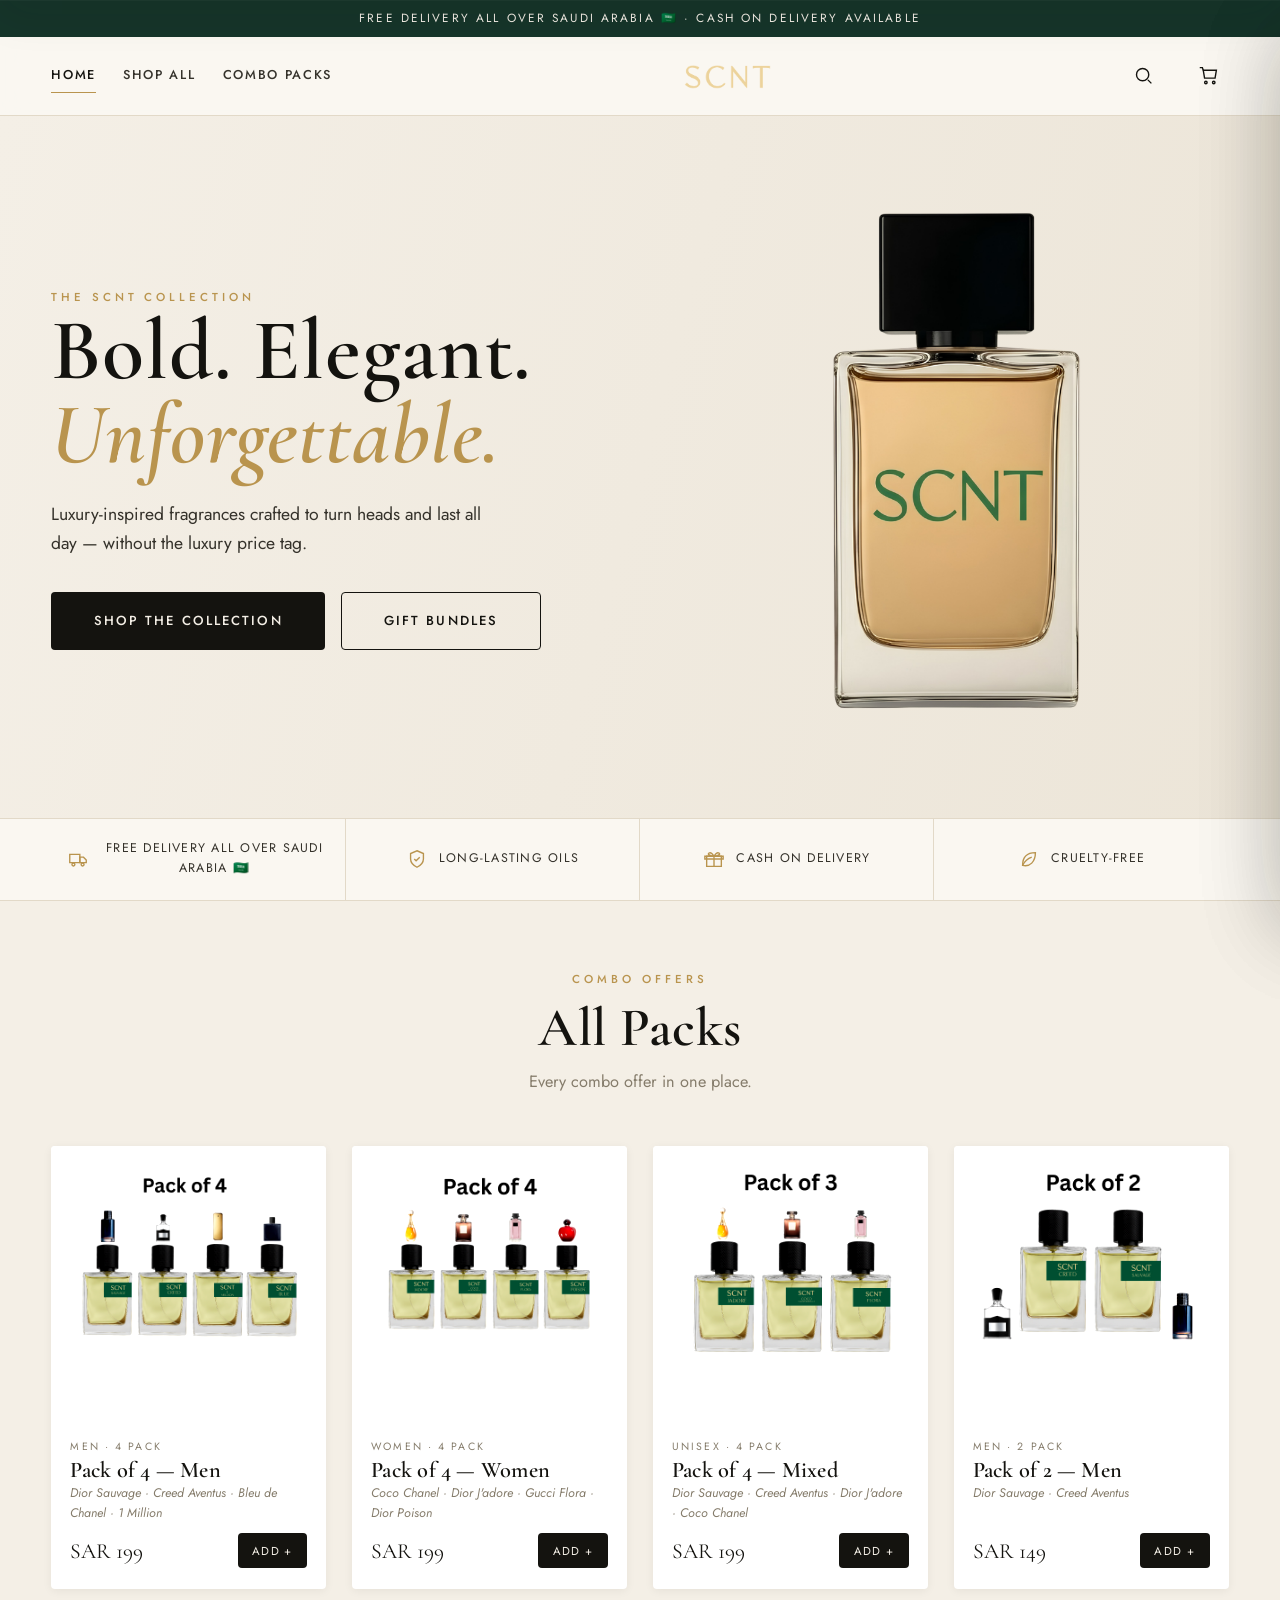
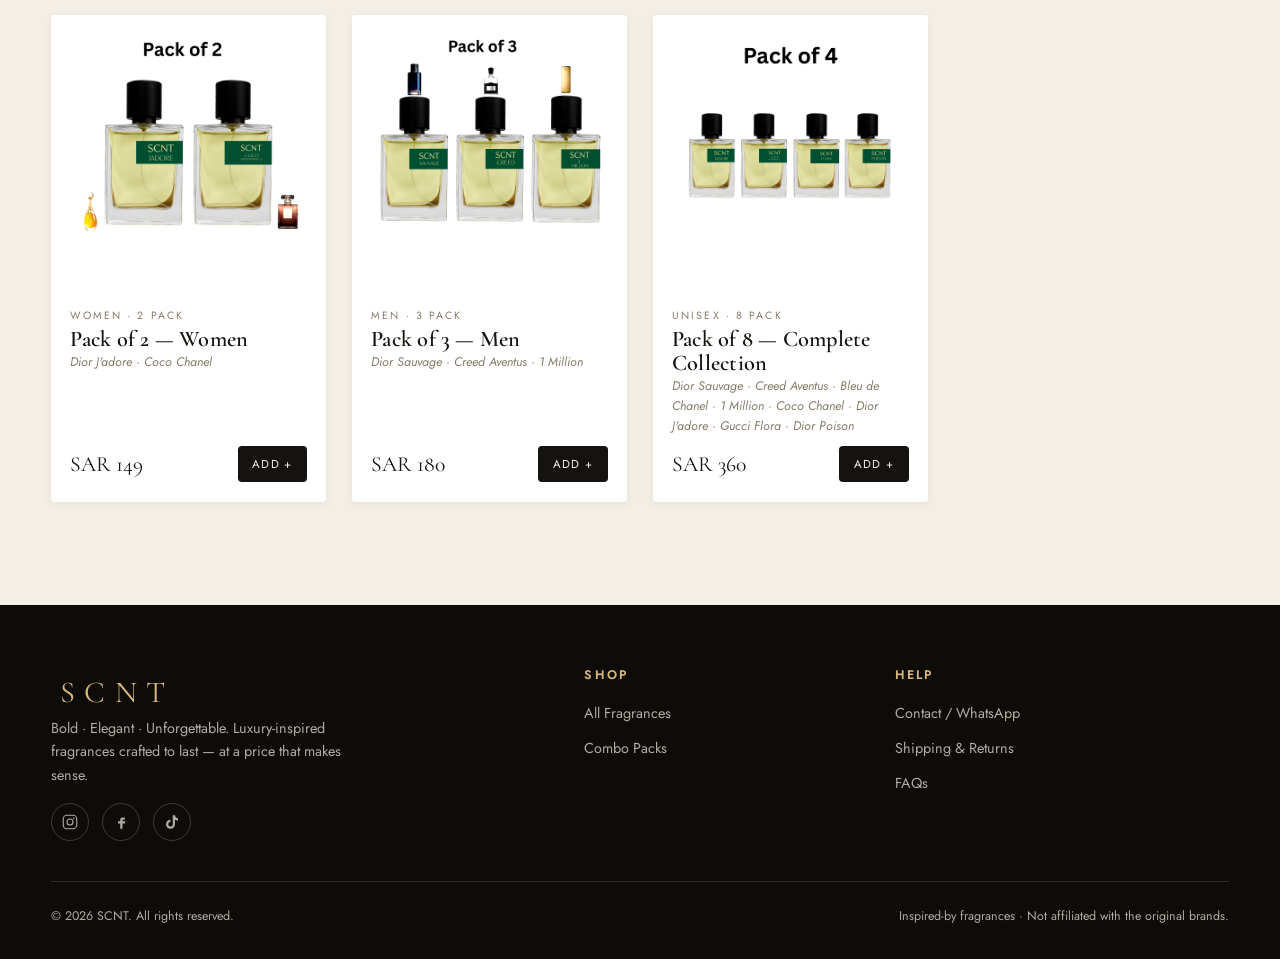
==== commit e66efdfe: "Add breathing room between trust strip and combo offers" ====
--- a/index.html
+++ b/index.html
@@ -38,7 +38,7 @@
 </div>
 
 <!-- BUNDLES -->
-<section class="bundles section" style="padding-top:0">
+<section class="bundles section" style="padding-top:clamp(2.5rem,5vw,4rem)">
   <div class="wrap">
     <div class="section-head reveal">
       <span class="eyebrow">Combo Offers</span>
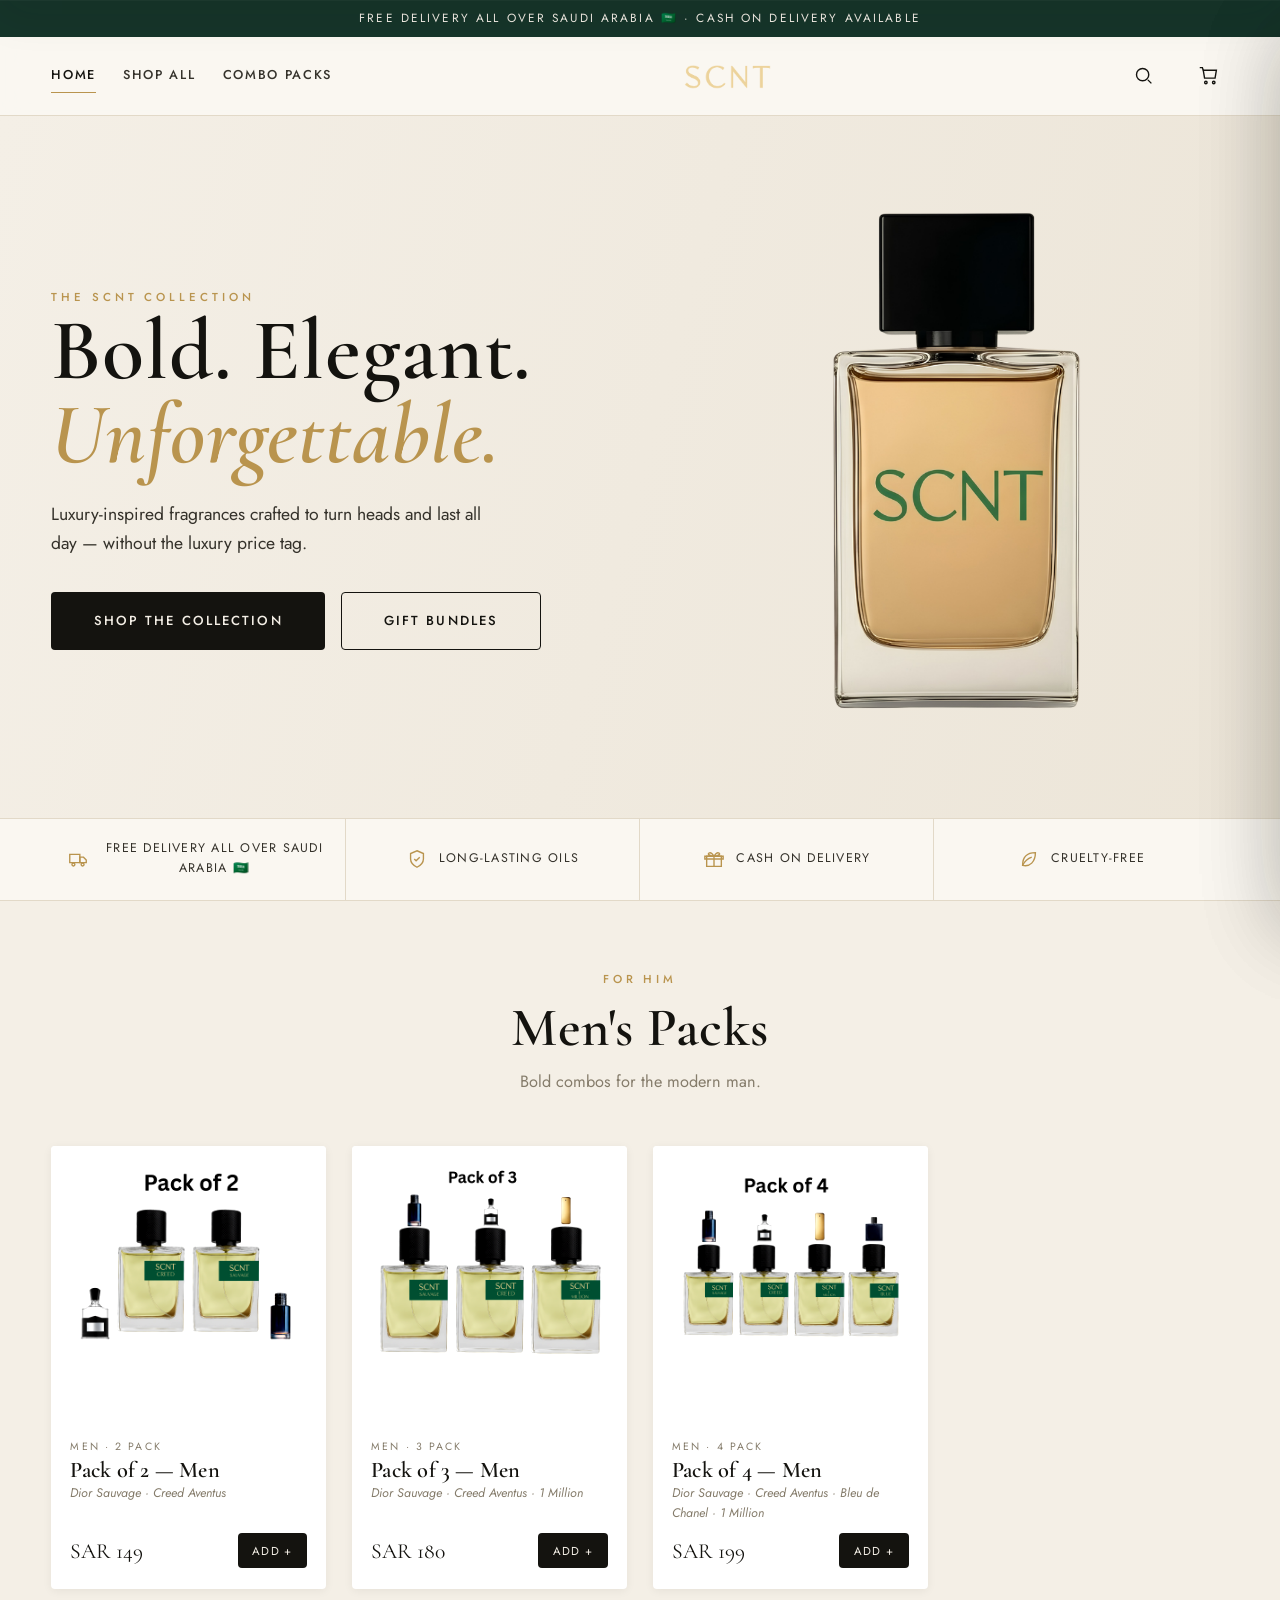
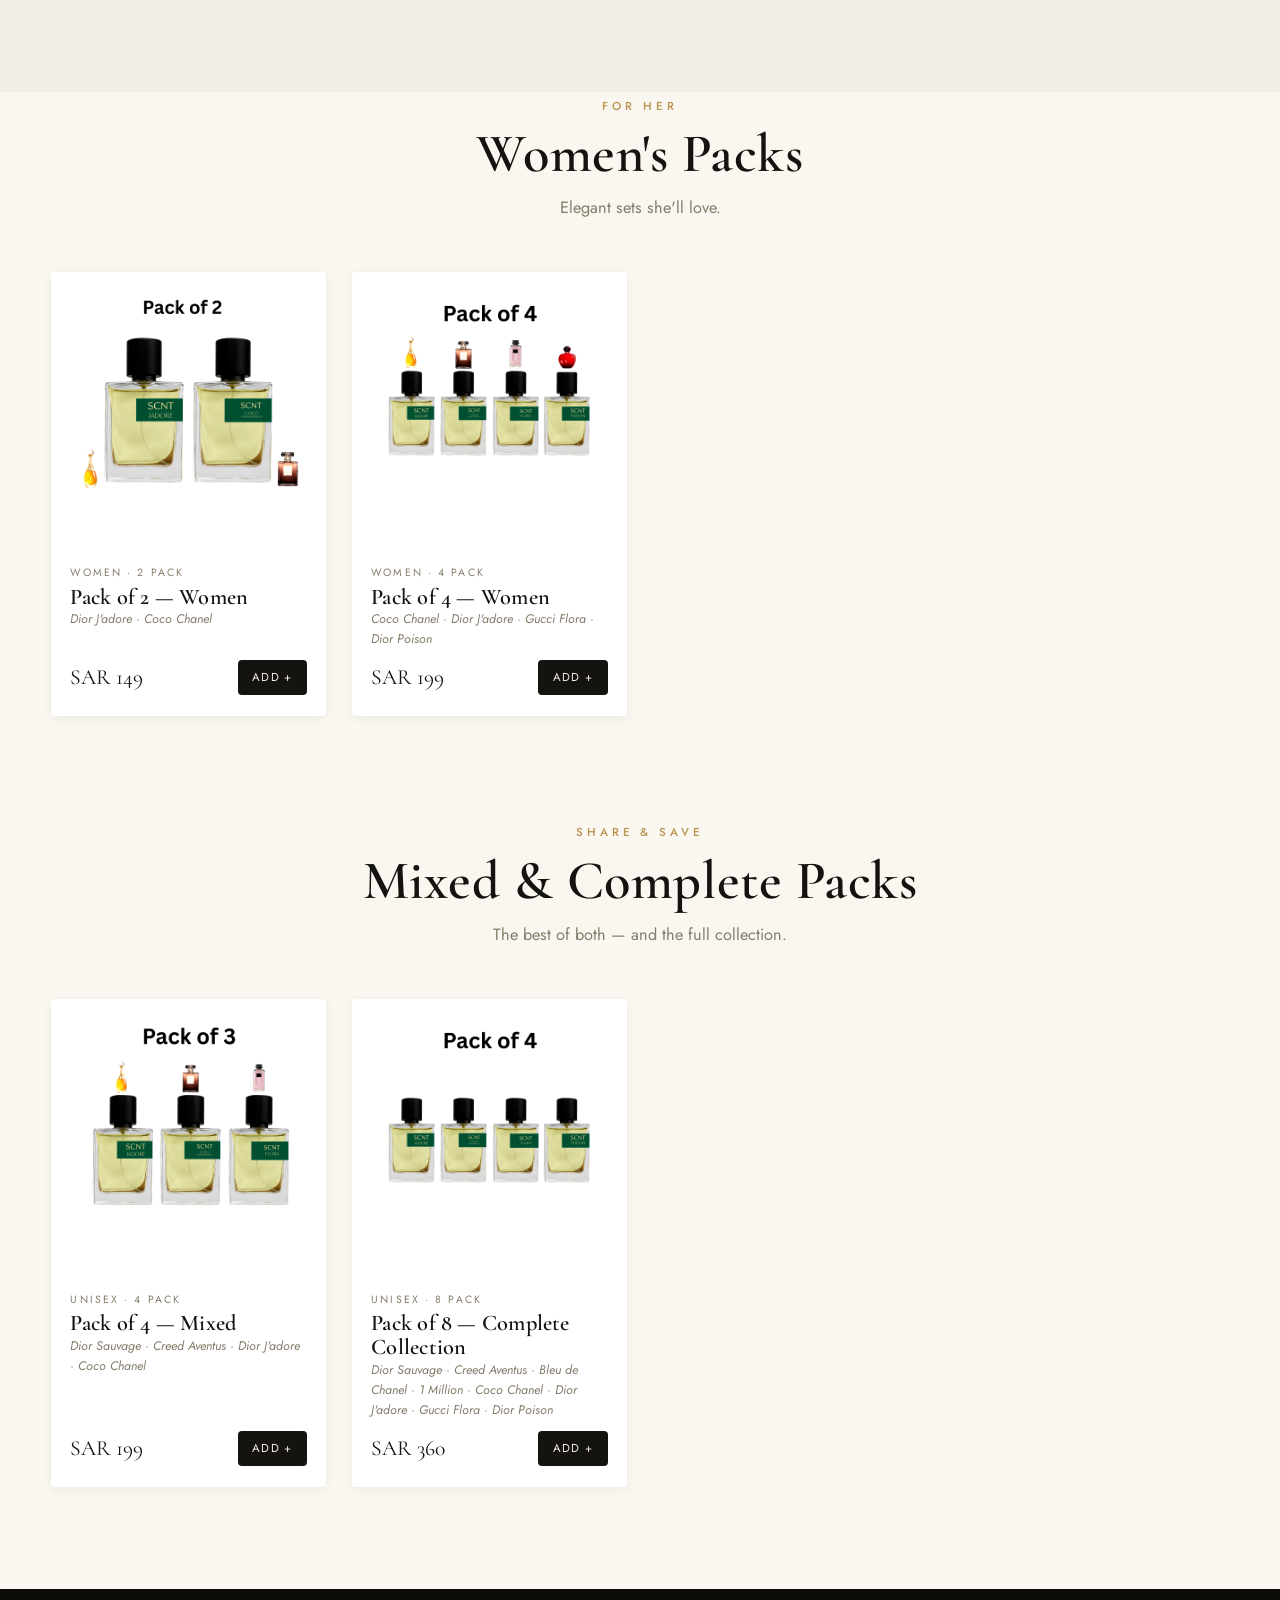
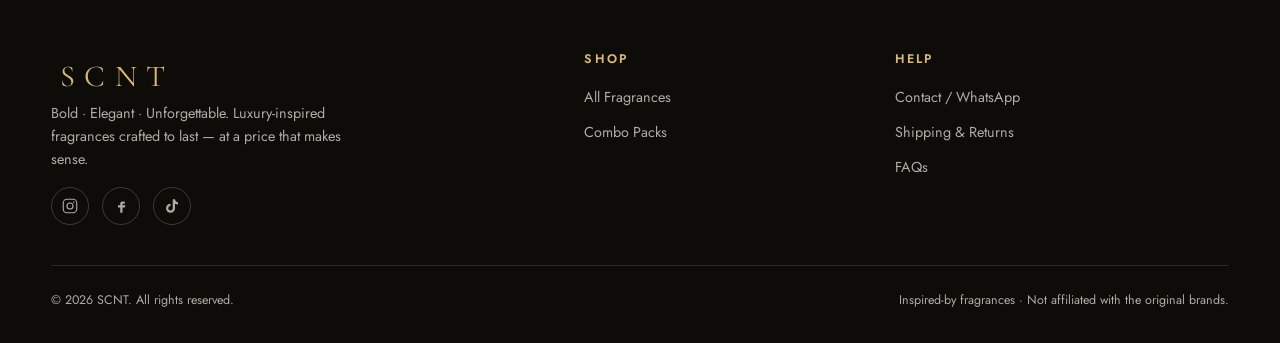
==== commit acb103eb: "Homepage: Men / Women / Mixed pack sections" ====
--- a/index.html
+++ b/index.html
@@ -37,15 +37,39 @@
   <div class="wrap trust-grid" id="trustGrid"></div>
 </div>
 
-<!-- BUNDLES -->
+<!-- MEN PACKS -->
 <section class="bundles section" style="padding-top:clamp(2.5rem,5vw,4rem)">
   <div class="wrap">
     <div class="section-head reveal">
-      <span class="eyebrow">Combo Offers</span>
-      <h2>All Packs</h2>
-      <p>Every combo offer in one place.</p>
+      <span class="eyebrow">For Him</span>
+      <h2>Men's Packs</h2>
+      <p>Bold combos for the modern man.</p>
     </div>
-    <div class="product-grid" id="packGrid"></div>
+    <div class="product-grid" id="menPacks"></div>
+  </div>
+</section>
+
+<!-- WOMEN PACKS -->
+<section class="section" style="padding-top:0">
+  <div class="wrap">
+    <div class="section-head reveal">
+      <span class="eyebrow">For Her</span>
+      <h2>Women's Packs</h2>
+      <p>Elegant sets she'll love.</p>
+    </div>
+    <div class="product-grid" id="womenPacks"></div>
+  </div>
+</section>
+
+<!-- MIXED / COMPLETE -->
+<section class="section" style="padding-top:0">
+  <div class="wrap">
+    <div class="section-head reveal">
+      <span class="eyebrow">Share & Save</span>
+      <h2>Mixed & Complete Packs</h2>
+      <p>The best of both — and the full collection.</p>
+    </div>
+    <div class="product-grid" id="mixedPacks"></div>
   </div>
 </section>
 
@@ -64,7 +88,9 @@
   ].map(([i,t]) => `<div class="trust-item">${i}<span>${t}</span></div>`).join("");
 
   // Grids
-  renderGrid(document.getElementById("packGrid"), PACKS);
+  renderGrid(document.getElementById("menPacks"), PACKS.filter(p => p.gender === "Men"));
+  renderGrid(document.getElementById("womenPacks"), PACKS.filter(p => p.gender === "Women"));
+  renderGrid(document.getElementById("mixedPacks"), PACKS.filter(p => p.gender === "Unisex"));
   observeReveals();
 </script>
 </body>
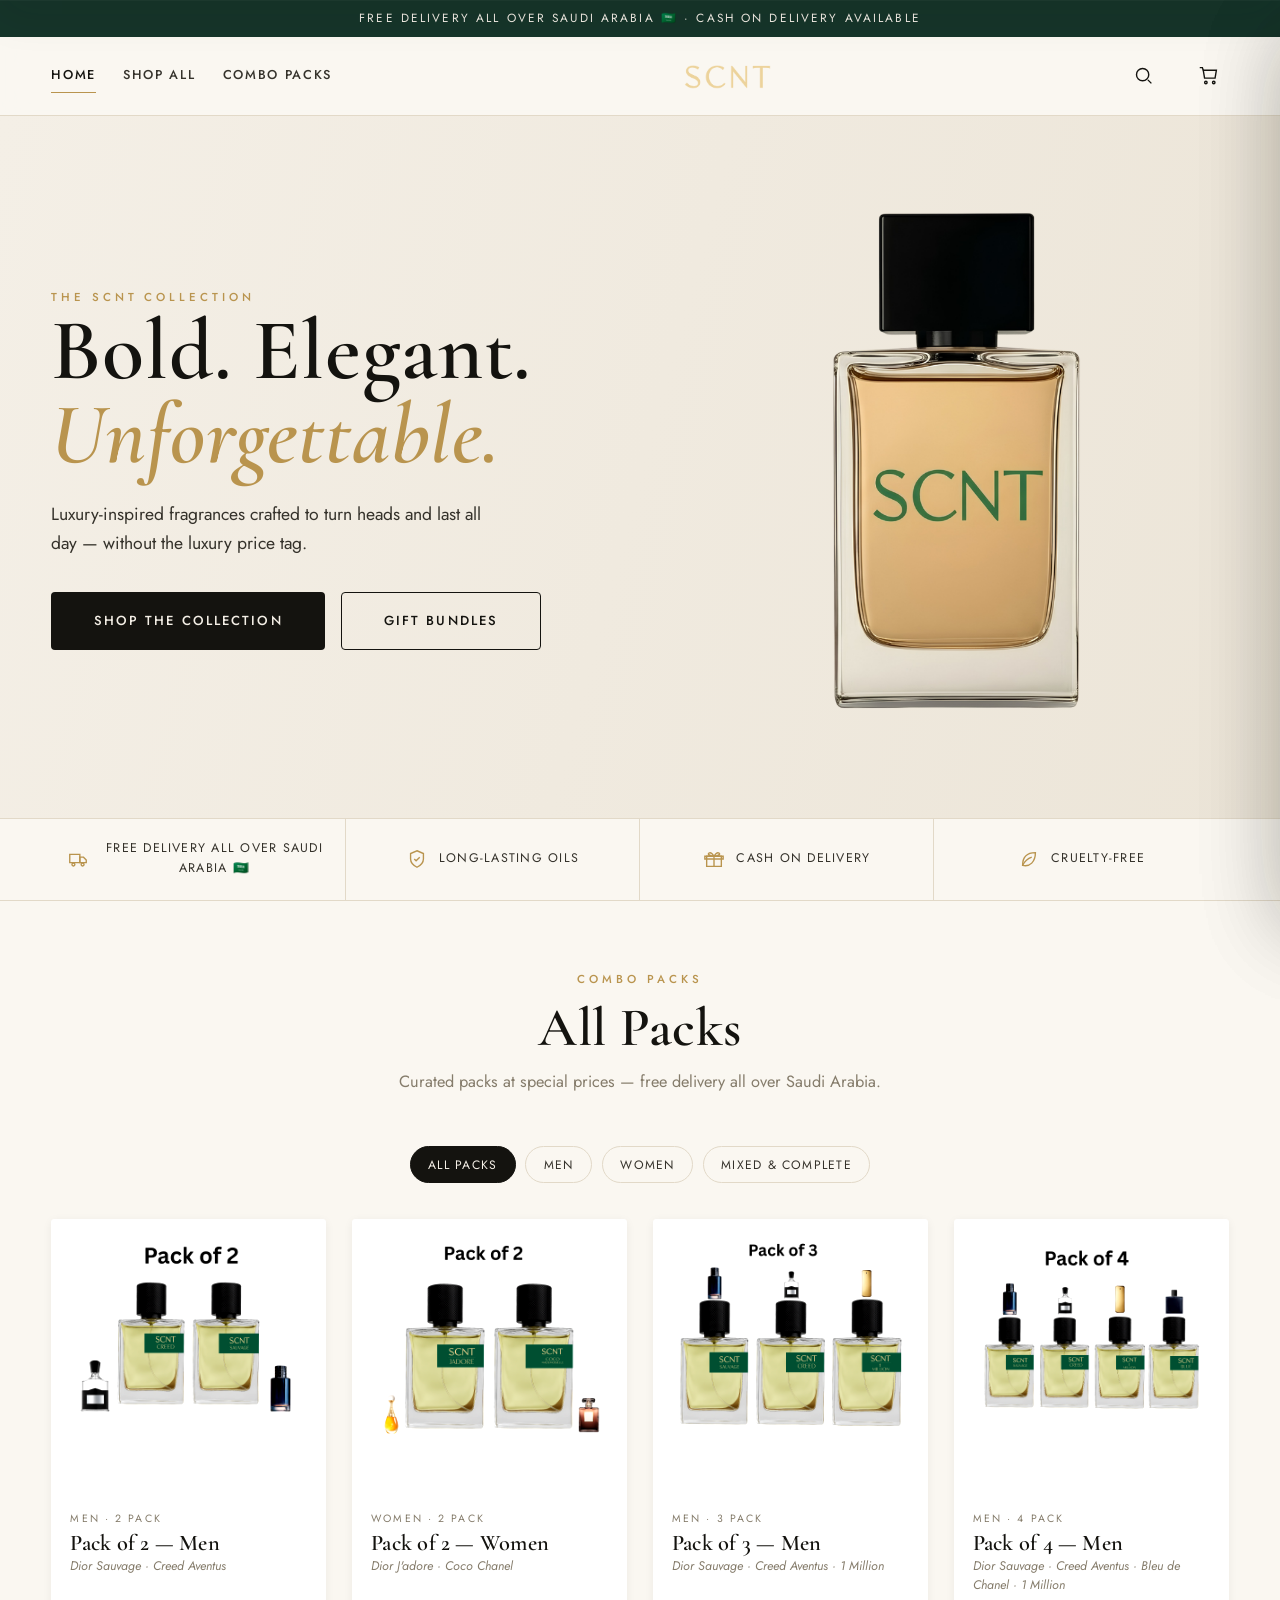
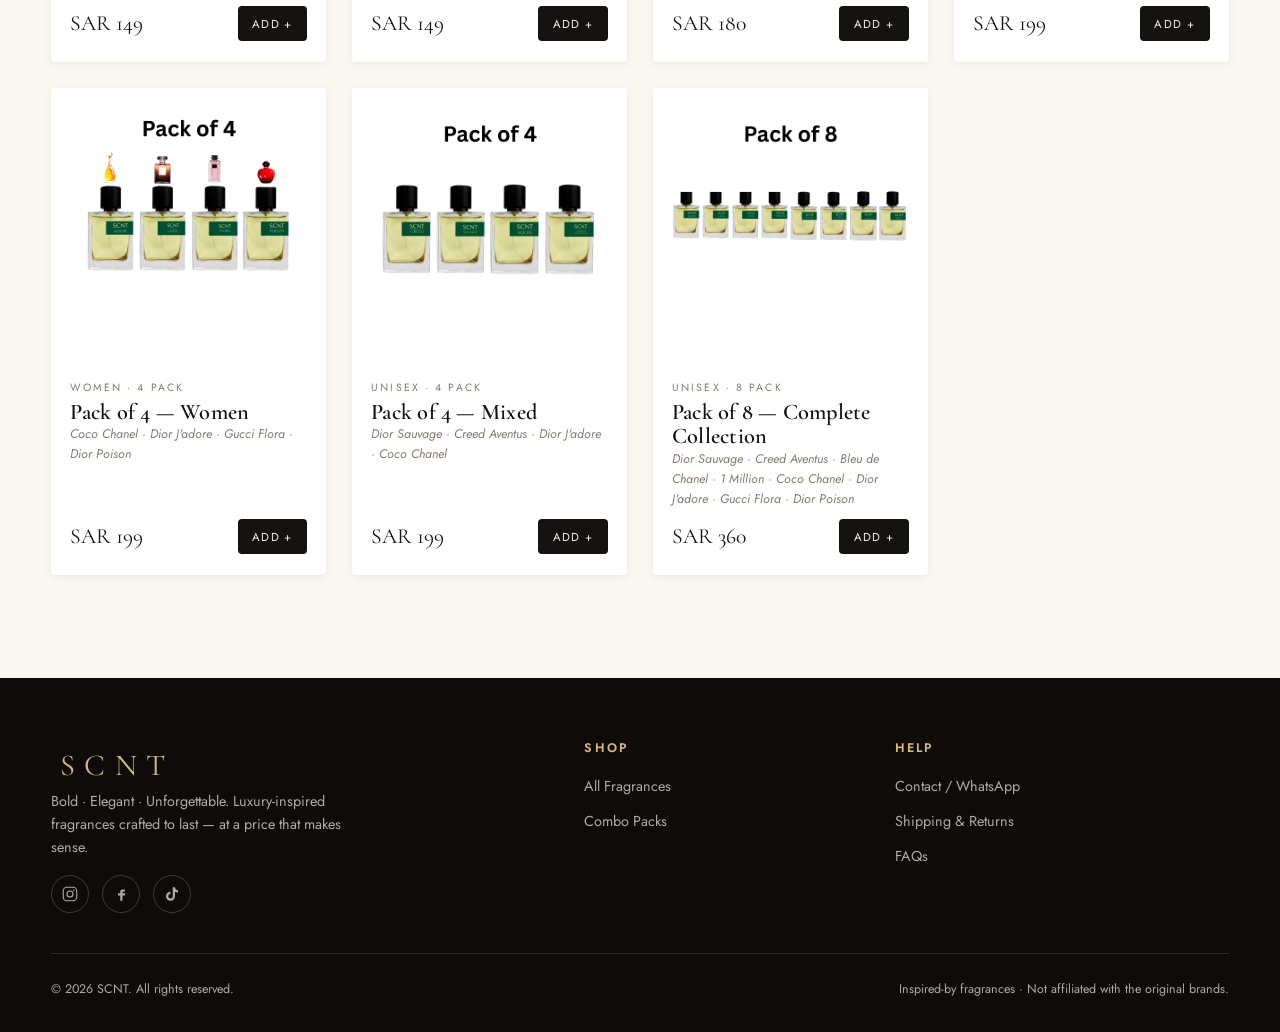
==== commit 5069ad0d: "Homepage: shop-style All Packs grid with filter chips" ====
--- a/index.html
+++ b/index.html
@@ -37,39 +37,16 @@
   <div class="wrap trust-grid" id="trustGrid"></div>
 </div>
 
-<!-- MEN PACKS -->
-<section class="bundles section" style="padding-top:clamp(2.5rem,5vw,4rem)">
+<!-- ALL PACKS (shop-style with filters) -->
+<section class="section" style="padding-top:clamp(2.5rem,5vw,4rem)">
   <div class="wrap">
     <div class="section-head reveal">
-      <span class="eyebrow">For Him</span>
-      <h2>Men's Packs</h2>
-      <p>Bold combos for the modern man.</p>
+      <span class="eyebrow">Combo Packs</span>
+      <h2 id="homePacksTitle">All Packs</h2>
+      <p id="homePacksSub">Curated packs at special prices — free delivery all over Saudi Arabia.</p>
     </div>
-    <div class="product-grid" id="menPacks"></div>
-  </div>
-</section>
-
-<!-- WOMEN PACKS -->
-<section class="section" style="padding-top:0">
-  <div class="wrap">
-    <div class="section-head reveal">
-      <span class="eyebrow">For Her</span>
-      <h2>Women's Packs</h2>
-      <p>Elegant sets she'll love.</p>
-    </div>
-    <div class="product-grid" id="womenPacks"></div>
-  </div>
-</section>
-
-<!-- MIXED / COMPLETE -->
-<section class="section" style="padding-top:0">
-  <div class="wrap">
-    <div class="section-head reveal">
-      <span class="eyebrow">Share & Save</span>
-      <h2>Mixed & Complete Packs</h2>
-      <p>The best of both — and the full collection.</p>
-    </div>
-    <div class="product-grid" id="mixedPacks"></div>
+    <div class="filters" id="homeFilters" style="display:flex;gap:.6rem;justify-content:center;flex-wrap:wrap;margin-bottom:2.2rem"></div>
+    <div class="product-grid" id="homePacksGrid"></div>
   </div>
 </section>
 
@@ -88,9 +65,38 @@
   ].map(([i,t]) => `<div class="trust-item">${i}<span>${t}</span></div>`).join("");
 
   // Grids
-  renderGrid(document.getElementById("menPacks"), PACKS.filter(p => p.gender === "Men"));
-  renderGrid(document.getElementById("womenPacks"), PACKS.filter(p => p.gender === "Women"));
-  renderGrid(document.getElementById("mixedPacks"), PACKS.filter(p => p.gender === "Unisex"));
+  // Shop-style filterable pack grid
+  let homeGender = "All";
+  const homeDefs = [
+    { key: "All",    label: "All Packs" },
+    { key: "Men",    label: "Men" },
+    { key: "Women",  label: "Women" },
+    { key: "Unisex", label: "Mixed & Complete" }
+  ];
+  const homeTitles = {
+    "All":    ["All Packs", "Curated packs at special prices — free delivery all over Saudi Arabia."],
+    "Men":    ["Men's Packs", "Bold combos for the modern man."],
+    "Women":  ["Women's Packs", "Elegant sets she'll love."],
+    "Unisex": ["Mixed & Complete Packs", "The best of both — and the full collection."]
+  };
+  function renderHomeFilters() {
+    document.getElementById("homeFilters").innerHTML = homeDefs.map(f =>
+      `<button class="chip ${homeGender===f.key?'active':''}" data-f="${f.key}">${f.label}</button>`
+    ).join("");
+    document.querySelectorAll("#homeFilters .chip").forEach(c => c.onclick = () => {
+      homeGender = c.dataset.f;
+      applyHome();
+    });
+  }
+  function applyHome() {
+    let list = [...PACKS];
+    if (homeGender !== "All") list = list.filter(p => p.gender === homeGender);
+    renderGrid(document.getElementById("homePacksGrid"), list);
+    document.getElementById("homePacksTitle").textContent = homeTitles[homeGender][0];
+    document.getElementById("homePacksSub").textContent = homeTitles[homeGender][1];
+    renderHomeFilters();
+  }
+  applyHome();
   observeReveals();
 </script>
 </body>
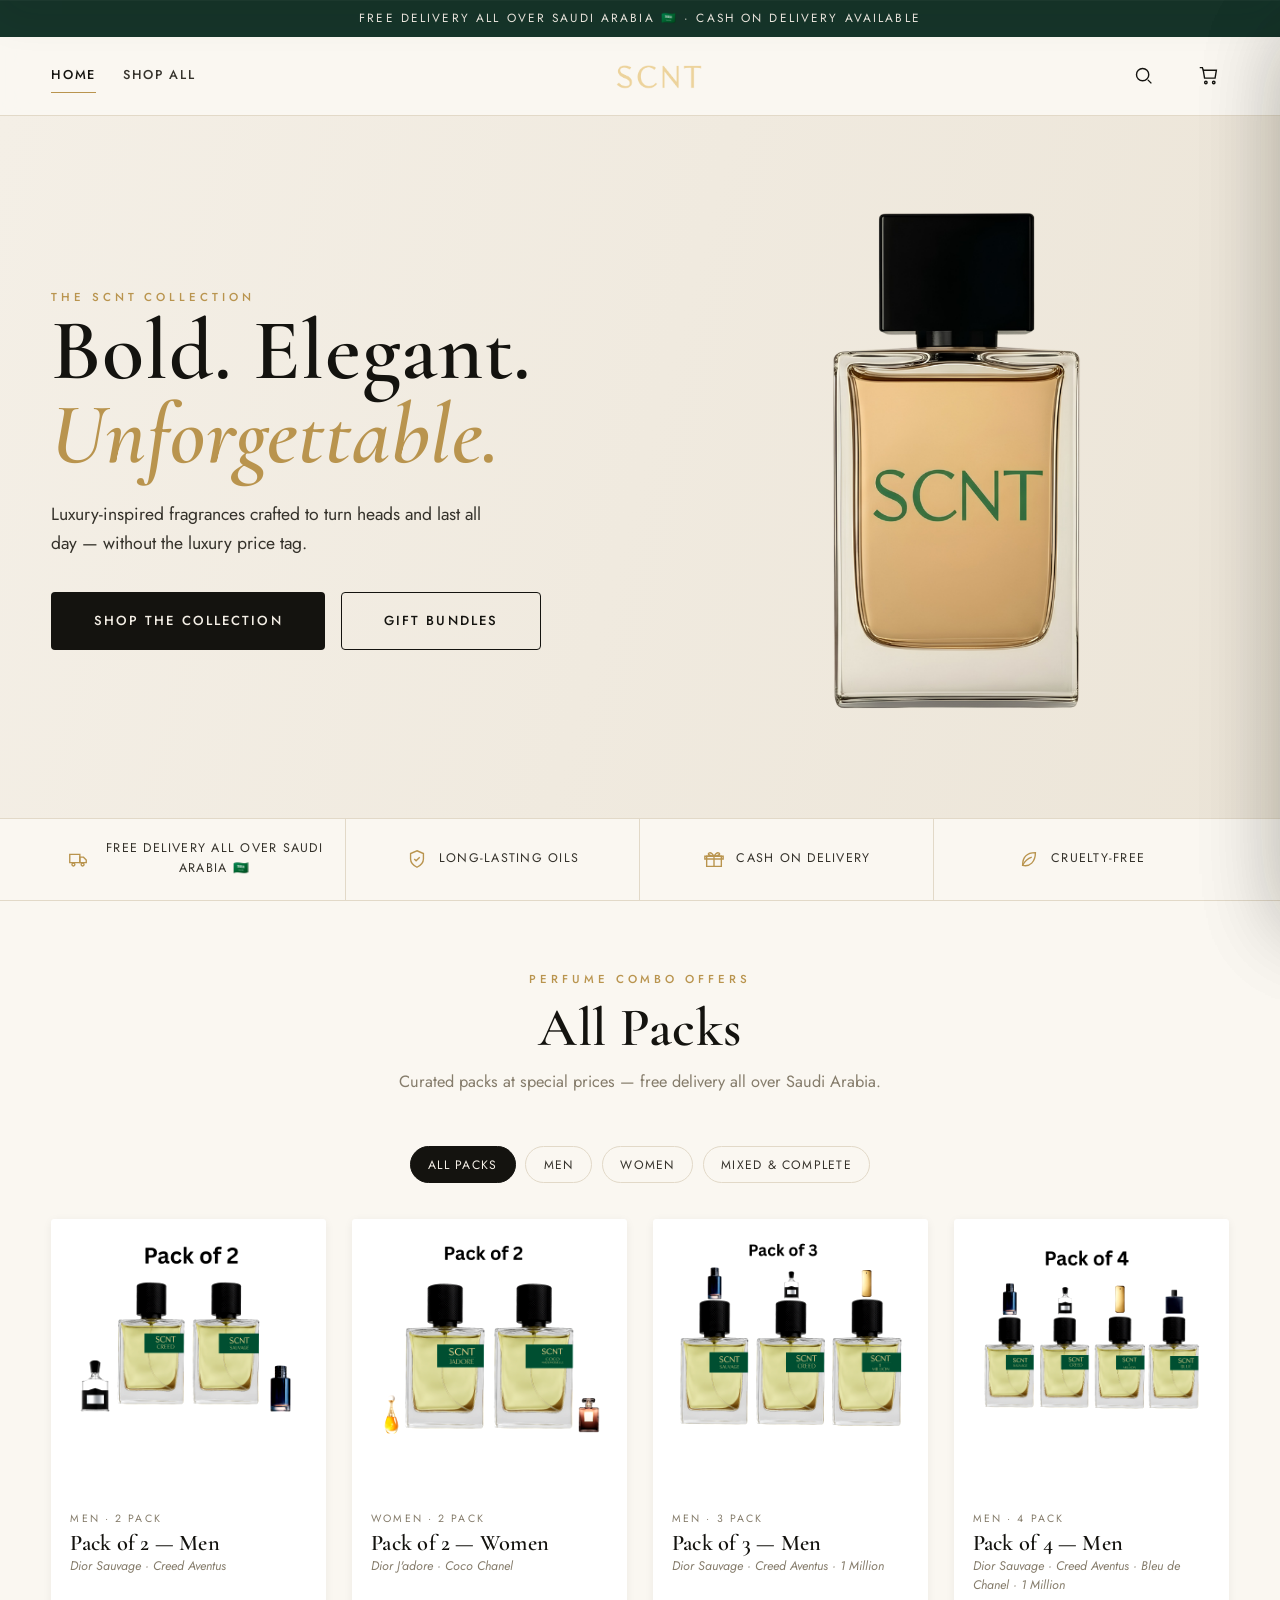
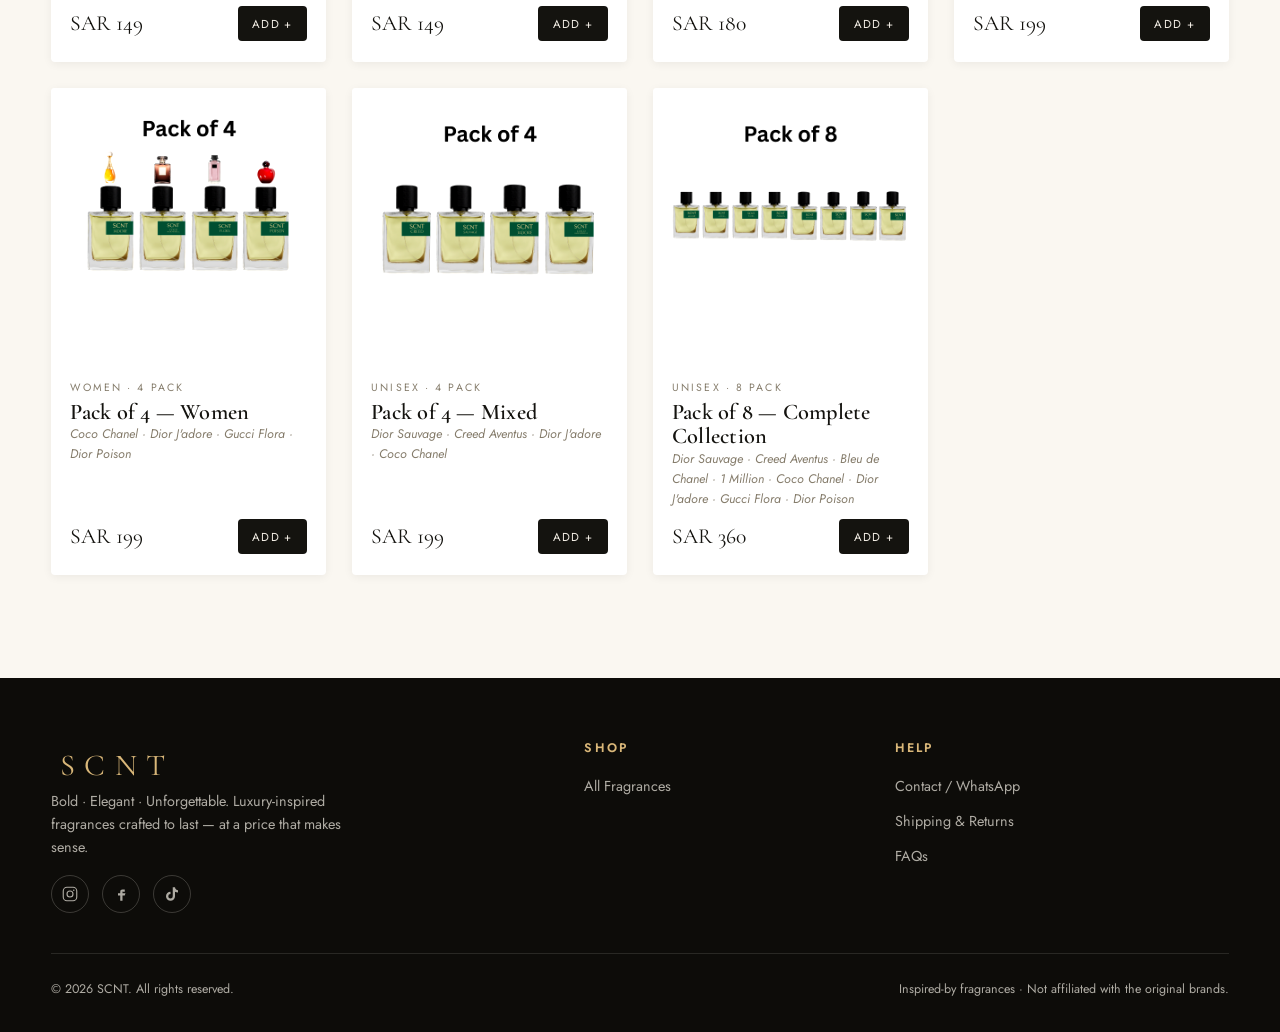
==== commit a3f8a7fe: "Homepage eyebrow: Perfume Combo Offers" ====
--- a/index.html
+++ b/index.html
@@ -41,7 +41,7 @@
 <section class="section" style="padding-top:clamp(2.5rem,5vw,4rem)">
   <div class="wrap">
     <div class="section-head reveal">
-      <span class="eyebrow">Combo Packs</span>
+      <span class="eyebrow">Perfume Combo Offers</span>
       <h2 id="homePacksTitle">All Packs</h2>
       <p id="homePacksSub">Curated packs at special prices — free delivery all over Saudi Arabia.</p>
     </div>
